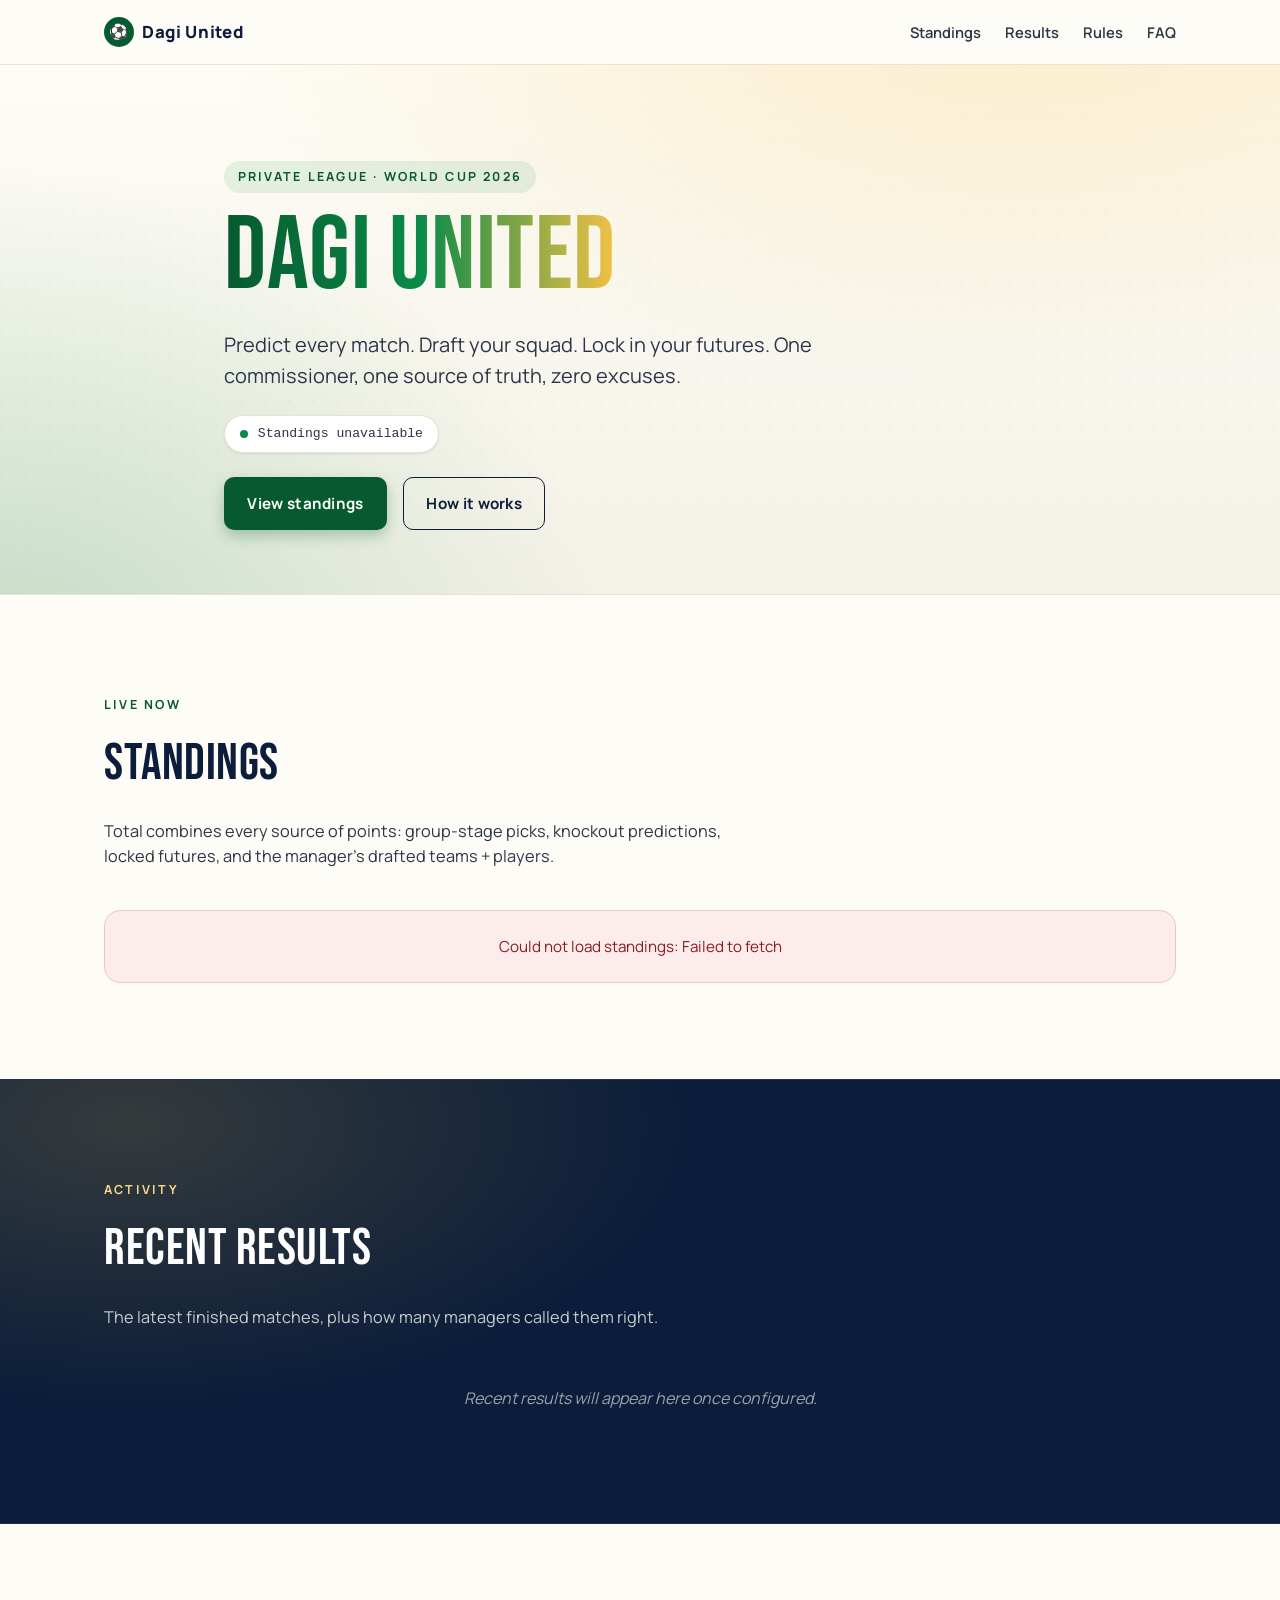
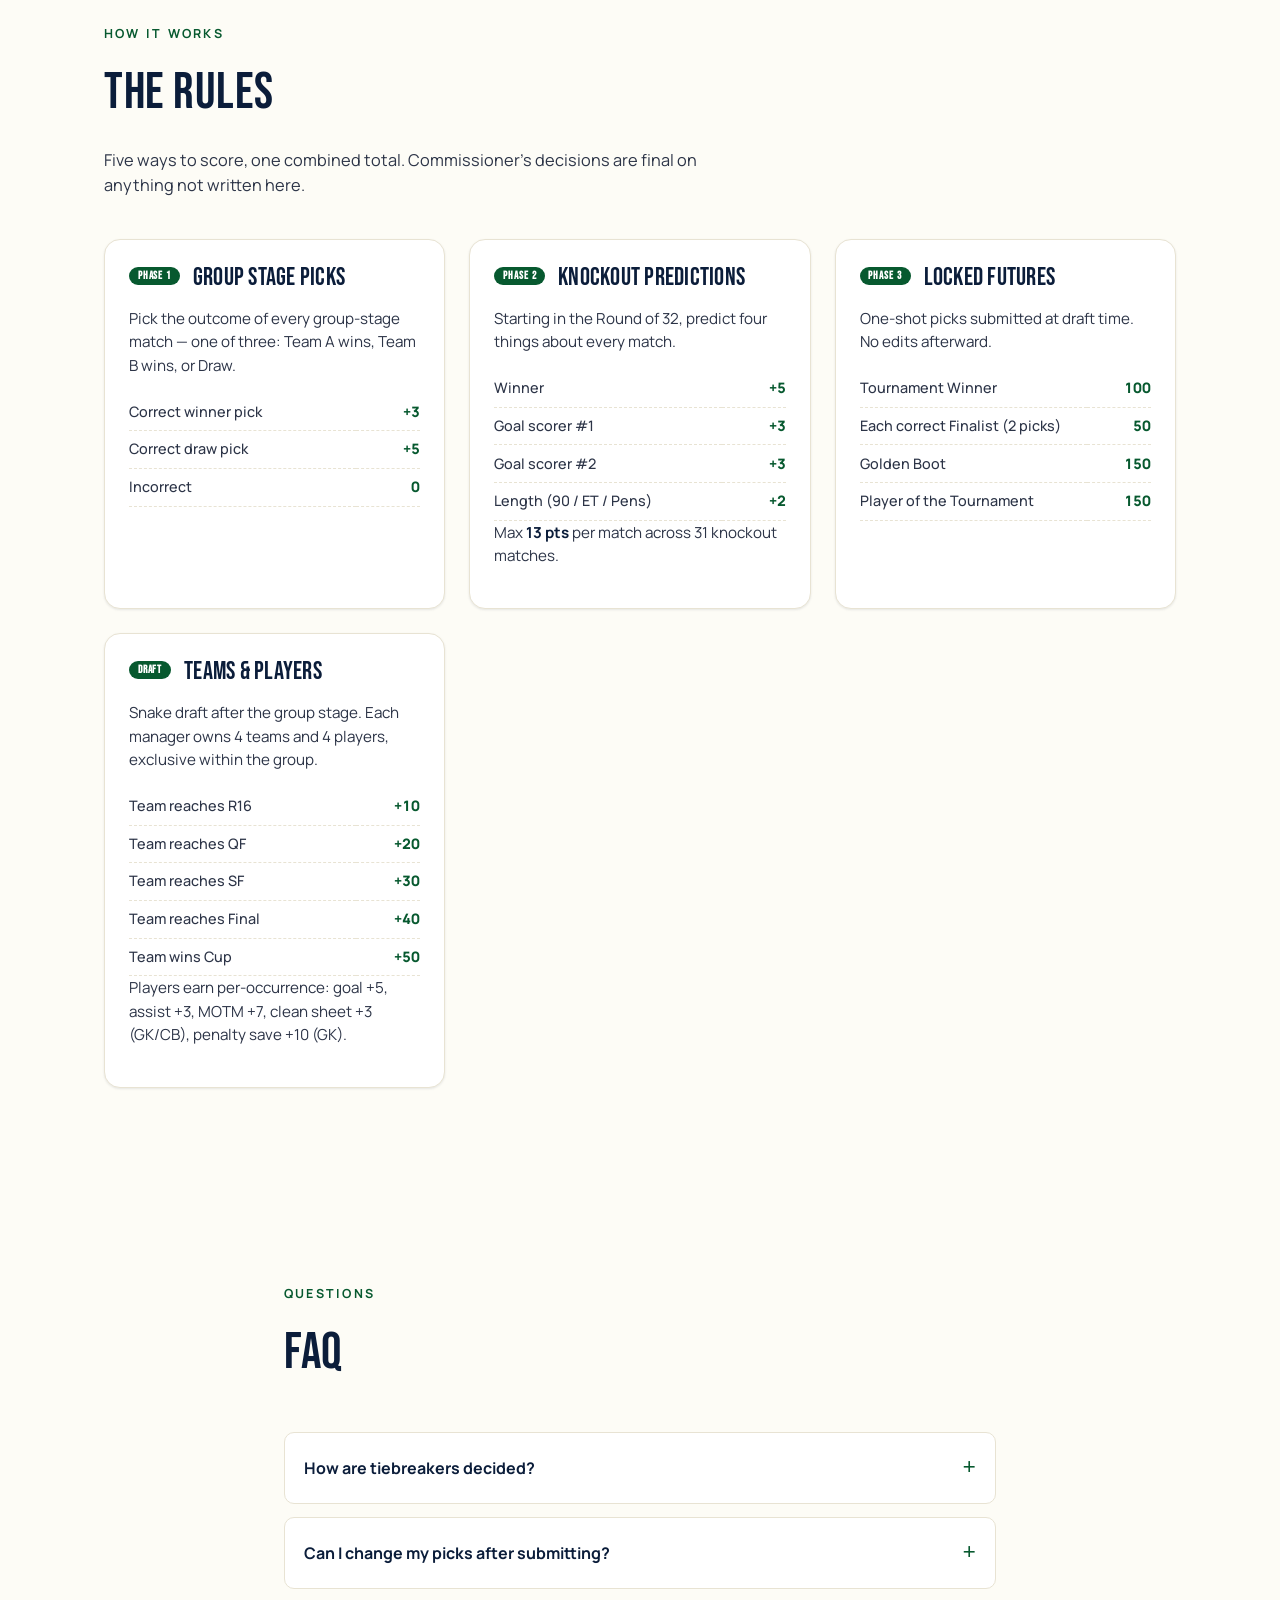
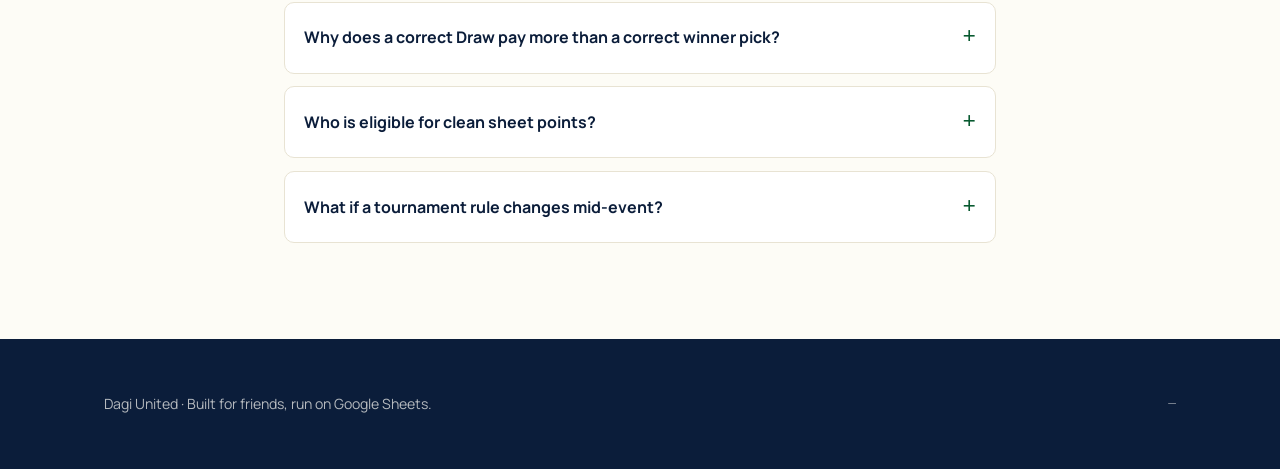
==== dagi-united/index.html @ 74f4c326 "Multi-group restructure: per-group folders, theming, configs - Split the single landing page into th" ====
<!doctype html>
<html lang="en">
<head>
  <meta charset="utf-8" />
  <meta name="viewport" content="width=device-width, initial-scale=1" />
  <meta name="robots" content="noindex, nofollow" />
  <meta name="description" content="Dagi United — World Cup 2026 prediction league." />
  <title>Dagi United · World Cup 2026 Prediction League</title>

  <link rel="preconnect" href="https://fonts.googleapis.com" />
  <link rel="preconnect" href="https://fonts.gstatic.com" crossorigin />
  <link rel="stylesheet"
        href="https://fonts.googleapis.com/css2?family=Manrope:wght@400;600;700;800&family=Bebas+Neue&display=swap" />
  <link rel="stylesheet" href="../style.css" />
</head>
<body class="theme-dagi-united">

  <nav class="nav" aria-label="Primary">
    <div class="container nav-inner">
      <a href="#top" class="nav-brand">
        <span class="brand-mark" aria-hidden="true">⚽</span>
        <span class="brand-word">Dagi United</span>
      </a>
      <ul class="nav-links">
        <li><a href="#leaderboard">Standings</a></li>
        <li><a href="#results">Results</a></li>
        <li><a href="#rules">Rules</a></li>
        <li><a href="#faq">FAQ</a></li>
      </ul>
    </div>
  </nav>

  <header class="hero" id="top">
    <div class="hero-pattern" aria-hidden="true"></div>
    <div class="container hero-inner">
      <p class="hero-eyebrow">Private league · World Cup 2026</p>
      <h1 class="hero-title">
        <span class="accent">Dagi United</span>
      </h1>
      <p class="hero-tagline">
        Predict every match. Draft your squad. Lock in your futures.
        One commissioner, one source of truth, zero excuses.
      </p>
      <div class="hero-meta">
        <span class="status-dot" aria-hidden="true"></span>
        <span id="hero-status">Loading leaderboard…</span>
      </div>
      <div class="hero-cta">
        <a href="#leaderboard" class="btn btn-primary">View standings</a>
        <a href="#rules" class="btn btn-ghost">How it works</a>
      </div>
    </div>
  </header>

  <section class="section section-light" id="leaderboard">
    <div class="container">
      <div class="section-head">
        <p class="eyebrow">Live now</p>
        <h2 class="section-title">Standings</h2>
        <p class="section-sub">
          Total combines every source of points: group-stage picks, knockout
          predictions, locked futures, and the manager's drafted teams + players.
        </p>
      </div>

      <div class="board-status" id="board-status" role="status">Loading standings…</div>

      <div class="table-wrap" id="table-wrap" hidden>
        <table class="board-table">
          <thead>
            <tr>
              <th scope="col" class="col-rank">#</th>
              <th scope="col" class="col-name">Manager</th>
              <th scope="col" class="col-total">Total</th>
              <th scope="col" class="col-sub">Group</th>
              <th scope="col" class="col-sub">Knockout</th>
              <th scope="col" class="col-sub">Futures</th>
              <th scope="col" class="col-sub">Teams</th>
              <th scope="col" class="col-sub">Players</th>
            </tr>
          </thead>
          <tbody id="board-body"></tbody>
        </table>
      </div>
    </div>
  </section>

  <section class="section section-dark" id="results">
    <div class="container">
      <div class="section-head">
        <p class="eyebrow eyebrow-light">Activity</p>
        <h2 class="section-title section-title-light">Recent Results</h2>
        <p class="section-sub section-sub-light">
          The latest finished matches, plus how many managers called them right.
        </p>
      </div>

      <div class="results-status" id="results-status" role="status">Loading recent results…</div>
      <div class="results-grid" id="results-grid" hidden></div>
      <p class="results-empty" id="results-empty" hidden>
        No matches finished yet. Check back after the first kickoff.
      </p>
    </div>
  </section>

  <section class="section section-light" id="rules">
    <div class="container">
      <div class="section-head">
        <p class="eyebrow">How it works</p>
        <h2 class="section-title">The rules</h2>
        <p class="section-sub">
          Five ways to score, one combined total. Commissioner's decisions are
          final on anything not written here.
        </p>
      </div>

      <div class="rules-grid">
        <article class="rule-card">
          <h3 class="rule-title"><span class="rule-tag">Phase 1</span> Group stage picks</h3>
          <p>Pick the outcome of every group-stage match — one of three: Team A wins, Team B wins, or Draw.</p>
          <table class="rule-table">
            <tr><th>Correct winner pick</th><td>+3</td></tr>
            <tr><th>Correct draw pick</th><td>+5</td></tr>
            <tr><th>Incorrect</th><td>0</td></tr>
          </table>
        </article>

        <article class="rule-card">
          <h3 class="rule-title"><span class="rule-tag">Phase 2</span> Knockout predictions</h3>
          <p>Starting in the Round of 32, predict four things about every match.</p>
          <table class="rule-table">
            <tr><th>Winner</th><td>+5</td></tr>
            <tr><th>Goal scorer #1</th><td>+3</td></tr>
            <tr><th>Goal scorer #2</th><td>+3</td></tr>
            <tr><th>Length (90 / ET / Pens)</th><td>+2</td></tr>
          </table>
          <p class="rule-foot">Max <strong>13 pts</strong> per match across 31 knockout matches.</p>
        </article>

        <article class="rule-card">
          <h3 class="rule-title"><span class="rule-tag">Phase 3</span> Locked futures</h3>
          <p>One-shot picks submitted at draft time. No edits afterward.</p>
          <table class="rule-table">
            <tr><th>Tournament Winner</th><td>100</td></tr>
            <tr><th>Each correct Finalist (2 picks)</th><td>50</td></tr>
            <tr><th>Golden Boot</th><td>150</td></tr>
            <tr><th>Player of the Tournament</th><td>150</td></tr>
          </table>
        </article>

        <article class="rule-card">
          <h3 class="rule-title"><span class="rule-tag">Draft</span> Teams &amp; players</h3>
          <p>Snake draft after the group stage. Each manager owns 4 teams and 4 players, exclusive within the group.</p>
          <table class="rule-table">
            <tr><th>Team reaches R16</th><td>+10</td></tr>
            <tr><th>Team reaches QF</th><td>+20</td></tr>
            <tr><th>Team reaches SF</th><td>+30</td></tr>
            <tr><th>Team reaches Final</th><td>+40</td></tr>
            <tr><th>Team wins Cup</th><td>+50</td></tr>
          </table>
          <p class="rule-foot">Players earn per-occurrence: goal +5, assist +3, MOTM +7, clean sheet +3 (GK/CB), penalty save +10 (GK).</p>
        </article>
      </div>
    </div>
  </section>

  <section class="section section-light section-narrow" id="faq">
    <div class="container">
      <div class="section-head">
        <p class="eyebrow">Questions</p>
        <h2 class="section-title">FAQ</h2>
      </div>

      <div class="faq">
        <details class="faq-item">
          <summary>How are tiebreakers decided?</summary>
          <p>Commissioner's discretion, documented at the start of the tournament. Group-stage and final standings, draft order — all tiebreakers go through the commish.</p>
        </details>
        <details class="faq-item">
          <summary>Can I change my picks after submitting?</summary>
          <p>Group-stage picks: allowed until kickoff. Futures: locked at draft, no edits. Knockout predictions: allowed until the match starts.</p>
        </details>
        <details class="faq-item">
          <summary>Why does a correct Draw pay more than a correct winner pick?</summary>
          <p>Draws are statistically harder to call. Rewarding them keeps the bold picks worth taking instead of everyone just picking the favorite.</p>
        </details>
        <details class="faq-item">
          <summary>Who is eligible for clean sheet points?</summary>
          <p>Goalkeepers and center-backs only. Penalty saves are goalkeeper-only.</p>
        </details>
        <details class="faq-item">
          <summary>What if a tournament rule changes mid-event?</summary>
          <p>Scoring locks at kickoff. Mid-tournament changes only happen if FIFA changes a fixture (e.g., abandonment or replay), and the commissioner adjudicates.</p>
        </details>
      </div>
    </div>
  </section>

  <footer class="footer">
    <div class="container footer-inner">
      <p>Dagi United · Built for friends, run on Google Sheets.</p>
      <p class="footer-updated" id="footer-updated">—</p>
    </div>
  </footer>

  <script src="./config.js"></script>
  <script src="../app.js"></script>
</body>
</html>
---- style.css ----
/* ============================================================
   WC ANG — World Cup 2026 Prediction League
   Restyle freely. Tokens at the top, components below.
   ============================================================ */

:root {
  /* Default accent palette — overridden per group via body.theme-* below. */
  --accent-900: #053b1f;
  --accent-700: #07592f;
  --accent-500: #0a8a47;

  /* Derived accent tokens — computed from the active --accent-* values. */
  --accent-soft:        color-mix(in srgb, var(--accent-500) 10%, transparent);
  --accent-soft-strong: color-mix(in srgb, var(--accent-500) 20%, transparent);
  --accent-shadow:      color-mix(in srgb, var(--accent-700) 28%, transparent);
  --accent-ring:        color-mix(in srgb, var(--accent-500) 50%, transparent);

  --gold-500: #f4c145;
  --gold-300: #f8d989;
  --navy-900: #0b1d3a;
  --navy-700: #15315c;
  --navy-500: #2a4a82;
  --paper: #fdfcf6;
  --paper-soft: #f4f1e7;
  --white: #ffffff;
  --ink: #0e1525;
  --ink-soft: #2c3447;
  --ink-mute: #6b7280;
  --line: #e8e3d3;
  --line-dark: #1b3252;

  /* Surfaces */
  --bg: var(--paper);
  --fg: var(--ink);

  /* Type */
  --font-display: "Bebas Neue", "Manrope", system-ui, sans-serif;
  --font-sans: "Manrope", system-ui, -apple-system, "Segoe UI", Roboto, "Helvetica Neue", Arial, sans-serif;
  --font-mono: ui-monospace, SFMono-Regular, "SF Mono", Menlo, Consolas, monospace;

  /* Scale */
  --r-sm: 6px;
  --r-md: 10px;
  --r-lg: 16px;
  --r-xl: 24px;
  --shadow-sm: 0 1px 3px rgba(11, 29, 58, 0.06), 0 1px 2px rgba(11, 29, 58, 0.04);
  --shadow-md: 0 8px 24px rgba(11, 29, 58, 0.08), 0 2px 4px rgba(11, 29, 58, 0.04);
  --shadow-lg: 0 24px 48px rgba(11, 29, 58, 0.14);

  --s-1: 0.5rem;
  --s-2: 1rem;
  --s-3: 1.5rem;
  --s-4: 2.5rem;
  --s-5: 4rem;
  --s-6: 6rem;
}

/* ============ PER-GROUP THEMES ============
   Each group page sets one of these classes on <body>.
   Only the three --accent-* tokens change; the derived tokens recompute. */

body.theme-dagi-united {
  --accent-900: #053b1f;
  --accent-700: #07592f;
  --accent-500: #0a8a47;
}

body.theme-tikur-abay {
  --accent-900: #0b2e5e;
  --accent-700: #144788;
  --accent-500: #1e5fb8;
}

body.theme-squad {
  --accent-900: #5a0b10;
  --accent-700: #8a1b21;
  --accent-500: #c1272d;
}

* { box-sizing: border-box; }

html { scroll-behavior: smooth; }
html, body {
  margin: 0;
  padding: 0;
  background: var(--bg);
  color: var(--fg);
  font-family: var(--font-sans);
  font-size: 16px;
  line-height: 1.55;
  -webkit-font-smoothing: antialiased;
  text-rendering: optimizeLegibility;
}

a { color: inherit; text-decoration: none; }

.container {
  max-width: 1120px;
  margin: 0 auto;
  padding: 0 var(--s-3);
}

/* ============ NAV ============ */
.nav {
  position: sticky;
  top: 0;
  z-index: 50;
  background: rgba(253, 252, 246, 0.85);
  backdrop-filter: saturate(160%) blur(12px);
  -webkit-backdrop-filter: saturate(160%) blur(12px);
  border-bottom: 1px solid var(--line);
}
.nav-inner {
  display: flex;
  align-items: center;
  justify-content: space-between;
  height: 64px;
}
.nav-brand {
  display: flex;
  align-items: center;
  gap: 0.5rem;
  font-weight: 800;
  font-size: 1.05rem;
  letter-spacing: 0.04em;
}
.brand-mark {
  display: inline-grid;
  place-items: center;
  width: 30px;
  height: 30px;
  border-radius: 50%;
  background: var(--accent-700);
  color: var(--white);
  font-size: 0.95rem;
}
.brand-word { color: var(--navy-900); }
.nav-links {
  display: flex;
  gap: var(--s-3);
  list-style: none;
  margin: 0;
  padding: 0;
  font-weight: 600;
  font-size: 0.92rem;
}
.nav-links a {
  color: var(--ink-soft);
  padding: 0.35rem 0;
  border-bottom: 2px solid transparent;
  transition: color .15s, border-color .15s;
}
.nav-links a:hover {
  color: var(--accent-700);
  border-bottom-color: var(--gold-500);
}

@media (max-width: 640px) {
  .nav-links { display: none; }
}

/* ============ HERO ============ */
.hero {
  position: relative;
  overflow: hidden;
  padding: var(--s-6) 0 var(--s-5);
  background:
    radial-gradient(1200px 600px at 80% -20%, rgba(244, 193, 69, 0.28), transparent 70%),
    radial-gradient(1000px 800px at 0% 110%, var(--accent-soft-strong), transparent 60%),
    linear-gradient(180deg, var(--paper) 0%, var(--paper-soft) 100%);
  border-bottom: 1px solid var(--line);
}
.hero-pattern {
  position: absolute;
  inset: 0;
  pointer-events: none;
  background-image:
    radial-gradient(circle at 1px 1px, rgba(11, 29, 58, 0.05) 1px, transparent 0);
  background-size: 24px 24px;
  mask-image: linear-gradient(180deg, transparent 0%, rgba(0,0,0,0.5) 30%, rgba(0,0,0,0.6) 70%, transparent 100%);
  -webkit-mask-image: linear-gradient(180deg, transparent 0%, rgba(0,0,0,0.5) 30%, rgba(0,0,0,0.6) 70%, transparent 100%);
}
.hero-inner {
  position: relative;
  text-align: left;
  max-width: 880px;
}
.hero-eyebrow {
  display: inline-block;
  font-weight: 700;
  font-size: 0.78rem;
  letter-spacing: 0.18em;
  text-transform: uppercase;
  color: var(--accent-700);
  background: var(--accent-soft);
  padding: 0.4rem 0.85rem;
  border-radius: 999px;
  margin: 0 0 var(--s-2);
}
.hero-title {
  font-family: var(--font-display);
  font-weight: 400;
  font-size: clamp(3.2rem, 9vw, 6.5rem);
  line-height: 0.92;
  letter-spacing: 0.005em;
  margin: 0 0 var(--s-3);
  color: var(--navy-900);
}
.hero-title .accent {
  background: linear-gradient(90deg, var(--accent-700), var(--accent-500) 50%, var(--gold-500));
  -webkit-background-clip: text;
  background-clip: text;
  color: transparent;
}
.hero-tagline {
  font-size: clamp(1.05rem, 1.6vw, 1.25rem);
  color: var(--ink-soft);
  max-width: 640px;
  margin: 0 0 var(--s-3);
}
.hero-meta {
  display: inline-flex;
  align-items: center;
  gap: 0.6rem;
  padding: 0.5rem 0.95rem;
  border-radius: 999px;
  background: var(--white);
  border: 1px solid var(--line);
  box-shadow: var(--shadow-sm);
  font-family: var(--font-mono);
  font-size: 0.82rem;
  color: var(--ink-soft);
  margin-bottom: var(--s-3);
}
.status-dot {
  width: 8px;
  height: 8px;
  border-radius: 50%;
  background: var(--accent-500);
  box-shadow: 0 0 0 0 var(--accent-ring);
  animation: pulse 2.2s infinite;
}
@keyframes pulse {
  0%   { box-shadow: 0 0 0 0 var(--accent-ring); }
  70%  { box-shadow: 0 0 0 10px transparent; }
  100% { box-shadow: 0 0 0 0 transparent; }
}
.hero-cta {
  display: flex;
  gap: var(--s-2);
  flex-wrap: wrap;
}
.btn {
  display: inline-flex;
  align-items: center;
  gap: 0.5rem;
  padding: 0.85rem 1.4rem;
  border-radius: var(--r-md);
  font-weight: 700;
  font-size: 0.95rem;
  letter-spacing: 0.02em;
  border: 1.5px solid transparent;
  transition: transform .12s ease, box-shadow .15s ease, background .15s ease;
  cursor: pointer;
}
.btn-primary {
  background: var(--accent-700);
  color: var(--white);
  box-shadow: 0 6px 14px var(--accent-shadow);
}
.btn-primary:hover { transform: translateY(-1px); background: var(--accent-900); }
.btn-ghost {
  background: transparent;
  color: var(--navy-900);
  border-color: var(--navy-900);
}
.btn-ghost:hover { background: var(--navy-900); color: var(--white); }

/* ============ SECTION FRAMING ============ */
.section { padding: var(--s-6) 0; }
.section-narrow .container { max-width: 760px; }
.section-light { background: var(--bg); }
.section-dark {
  background:
    radial-gradient(800px 400px at 10% 10%, rgba(244, 193, 69, 0.18), transparent 70%),
    var(--navy-900);
  color: var(--paper);
  border-top: 1px solid var(--line-dark);
  border-bottom: 1px solid var(--line-dark);
}

.section-head { margin-bottom: var(--s-4); max-width: 720px; }
.eyebrow {
  display: inline-block;
  font-weight: 700;
  font-size: 0.78rem;
  letter-spacing: 0.18em;
  text-transform: uppercase;
  color: var(--accent-700);
  margin: 0 0 0.6rem;
}
.eyebrow-light { color: var(--gold-300); }
.section-title {
  font-family: var(--font-display);
  font-weight: 400;
  font-size: clamp(2.2rem, 5vw, 3.2rem);
  letter-spacing: 0.01em;
  margin: 0 0 var(--s-2);
  color: var(--navy-900);
}
.section-title-light { color: var(--white); }
.section-sub {
  font-size: 1.02rem;
  color: var(--ink-soft);
  margin: 0;
  max-width: 640px;
}
.section-sub-light { color: rgba(253, 252, 246, 0.78); }

/* ============ LEADERBOARD ============ */
.board-status,
.results-status {
  padding: var(--s-3);
  text-align: center;
  color: var(--ink-mute);
  background: var(--paper-soft);
  border-radius: var(--r-lg);
  font-size: 0.95rem;
}
.section-dark .results-status {
  background: rgba(255, 255, 255, 0.06);
  color: rgba(253, 252, 246, 0.78);
}
.board-status.error,
.results-status.error {
  background: #fdecec;
  color: #8b1c1c;
  border: 1px solid #f2c5c5;
}

.table-wrap {
  overflow-x: auto;
  background: var(--white);
  border: 1px solid var(--line);
  border-radius: var(--r-xl);
  box-shadow: var(--shadow-md);
}

.board-table {
  width: 100%;
  border-collapse: collapse;
  font-size: 0.97rem;
}
.board-table th,
.board-table td {
  padding: 0.95rem 1.1rem;
  text-align: left;
  border-bottom: 1px solid var(--line);
}
.board-table thead th {
  background: var(--paper-soft);
  color: var(--navy-700);
  font-weight: 700;
  font-size: 0.74rem;
  text-transform: uppercase;
  letter-spacing: 0.12em;
  border-bottom: 2px solid var(--accent-700);
}
.board-table tbody tr {
  transition: background .12s;
}
.board-table tbody tr:hover { background: var(--paper-soft); }
.board-table tbody tr:last-child td { border-bottom: 0; }

.col-rank {
  width: 4rem;
  text-align: center;
  font-variant-numeric: tabular-nums;
  font-weight: 700;
  color: var(--ink-mute);
}
.col-name { font-weight: 600; color: var(--ink); }
.col-total {
  font-weight: 800;
  font-variant-numeric: tabular-nums;
  color: var(--navy-900);
}
.col-sub {
  font-variant-numeric: tabular-nums;
  color: var(--ink-mute);
  font-weight: 500;
}
.board-table td.col-rank { text-align: center; }
.board-table td.col-total,
.board-table td.col-sub { text-align: right; }
.board-table th.col-total,
.board-table th.col-sub { text-align: right; }

.rank-medal {
  display: inline-grid;
  place-items: center;
  width: 30px;
  height: 30px;
  border-radius: 50%;
  font-weight: 800;
  font-size: 0.85rem;
  color: var(--navy-900);
}
.rank-1 .rank-medal { background: var(--gold-500); color: var(--navy-900); box-shadow: 0 0 0 3px rgba(244, 193, 69, 0.25); }
.rank-2 .rank-medal { background: #d6d6d6; }
.rank-3 .rank-medal { background: #d99d6a; color: var(--white); }

/* ============ RESULTS GRID ============ */
.results-grid {
  display: grid;
  grid-template-columns: repeat(auto-fill, minmax(280px, 1fr));
  gap: var(--s-3);
}
.results-empty {
  text-align: center;
  color: rgba(253, 252, 246, 0.6);
  font-style: italic;
}

.match-card {
  background: rgba(255, 255, 255, 0.04);
  border: 1px solid rgba(255, 255, 255, 0.10);
  border-radius: var(--r-lg);
  padding: var(--s-3);
  transition: transform .15s ease, background .15s ease, border-color .15s ease;
}
.match-card:hover {
  transform: translateY(-2px);
  background: rgba(255, 255, 255, 0.06);
  border-color: rgba(244, 193, 69, 0.40);
}
.match-head {
  display: flex;
  justify-content: space-between;
  align-items: center;
  margin-bottom: var(--s-2);
  font-size: 0.78rem;
  color: rgba(253, 252, 246, 0.62);
}
.match-stage {
  display: inline-block;
  background: rgba(244, 193, 69, 0.18);
  color: var(--gold-300);
  border-radius: 999px;
  padding: 0.2rem 0.7rem;
  font-weight: 700;
  letter-spacing: 0.05em;
  text-transform: uppercase;
  font-size: 0.7rem;
}
.match-date { font-family: var(--font-mono); }

.match-teams {
  display: grid;
  grid-template-columns: 1fr auto 1fr;
  align-items: center;
  gap: 0.6rem;
  margin: var(--s-2) 0;
}
.match-team {
  font-weight: 700;
  font-size: 1.02rem;
  color: rgba(253, 252, 246, 0.9);
  text-align: center;
  padding: 0.4rem;
  border-radius: var(--r-sm);
}
.match-team.is-winner {
  background: var(--accent-soft-strong);
  color: var(--white);
  box-shadow: inset 0 0 0 1px var(--accent-ring);
}
.match-team.is-draw {
  background: rgba(244, 193, 69, 0.15);
  color: var(--gold-300);
}
.match-vs {
  font-family: var(--font-mono);
  font-size: 0.75rem;
  color: rgba(253, 252, 246, 0.5);
  letter-spacing: 0.1em;
}
.match-foot {
  display: flex;
  justify-content: space-between;
  align-items: center;
  border-top: 1px solid rgba(255, 255, 255, 0.08);
  padding-top: var(--s-2);
  margin-top: var(--s-2);
  font-size: 0.82rem;
  color: rgba(253, 252, 246, 0.7);
}
.match-stat strong {
  color: var(--gold-300);
  font-variant-numeric: tabular-nums;
  font-weight: 700;
}
.match-length {
  display: inline-block;
  padding: 0.15rem 0.55rem;
  border-radius: 999px;
  background: rgba(253, 252, 246, 0.08);
  font-family: var(--font-mono);
  font-size: 0.74rem;
  color: var(--gold-300);
}

/* ============ RULES ============ */
.rules-grid {
  display: grid;
  grid-template-columns: repeat(auto-fit, minmax(280px, 1fr));
  gap: var(--s-3);
}
.rule-card {
  background: var(--white);
  border: 1px solid var(--line);
  border-radius: var(--r-lg);
  padding: var(--s-3);
  box-shadow: var(--shadow-sm);
  transition: transform .15s, box-shadow .15s;
}
.rule-card:hover {
  transform: translateY(-2px);
  box-shadow: var(--shadow-md);
}
.rule-tag {
  display: inline-block;
  background: var(--accent-700);
  color: var(--white);
  padding: 0.18rem 0.55rem;
  border-radius: 999px;
  font-size: 0.7rem;
  font-weight: 700;
  letter-spacing: 0.08em;
  text-transform: uppercase;
  margin-right: 0.55rem;
  vertical-align: middle;
}
.rule-title {
  font-family: var(--font-display);
  font-weight: 400;
  font-size: 1.55rem;
  color: var(--navy-900);
  margin: 0 0 var(--s-2);
  letter-spacing: 0.01em;
  line-height: 1.1;
}
.rule-card p {
  color: var(--ink-soft);
  margin: 0 0 var(--s-2);
  font-size: 0.95rem;
}
.rule-table {
  width: 100%;
  border-collapse: collapse;
  font-size: 0.9rem;
  margin-top: var(--s-2);
}
.rule-table th,
.rule-table td {
  text-align: left;
  padding: 0.45rem 0;
  border-bottom: 1px dashed var(--line);
}
.rule-table th {
  font-weight: 500;
  color: var(--ink-soft);
}
.rule-table td {
  text-align: right;
  font-weight: 800;
  font-variant-numeric: tabular-nums;
  color: var(--accent-700);
  width: 4rem;
}
.rule-foot {
  margin: var(--s-2) 0 0;
  color: var(--ink-mute);
  font-size: 0.85rem;
}
.rule-foot strong { color: var(--navy-900); }

/* ============ FAQ ============ */
.faq {
  display: flex;
  flex-direction: column;
  gap: 0.8rem;
}
.faq-item {
  background: var(--white);
  border: 1px solid var(--line);
  border-radius: var(--r-md);
  padding: 0;
  transition: border-color .15s;
}
.faq-item[open] {
  border-color: var(--accent-500);
  box-shadow: var(--shadow-sm);
}
.faq-item summary {
  list-style: none;
  cursor: pointer;
  padding: 1.1rem 1.2rem;
  font-weight: 700;
  color: var(--navy-900);
  display: flex;
  align-items: center;
  justify-content: space-between;
  gap: var(--s-2);
}
.faq-item summary::-webkit-details-marker { display: none; }
.faq-item summary::after {
  content: "+";
  font-family: var(--font-mono);
  font-size: 1.4rem;
  font-weight: 400;
  color: var(--accent-700);
  transition: transform .2s;
}
.faq-item[open] summary::after { content: "−"; transform: rotate(0deg); }
.faq-item p {
  padding: 0 1.2rem 1.2rem;
  margin: 0;
  color: var(--ink-soft);
  font-size: 0.96rem;
}

/* ============ FOOTER ============ */
.footer {
  background: var(--navy-900);
  color: rgba(253, 252, 246, 0.7);
  padding: var(--s-4) 0;
  font-size: 0.88rem;
}
.footer-inner {
  display: flex;
  justify-content: space-between;
  align-items: center;
  gap: var(--s-2);
  flex-wrap: wrap;
}
.footer-updated {
  font-family: var(--font-mono);
  font-size: 0.8rem;
  color: rgba(253, 252, 246, 0.5);
}

/* ============ MOBILE TWEAKS ============ */
@media (max-width: 720px) {
  .section { padding: var(--s-5) 0; }
  .hero { padding: var(--s-5) 0 var(--s-4); }
  .col-sub { display: none; }
  .board-table th,
  .board-table td { padding: 0.7rem 0.8rem; }
  .hero-title { letter-spacing: 0; }
  .footer-inner { flex-direction: column; align-items: flex-start; }
}
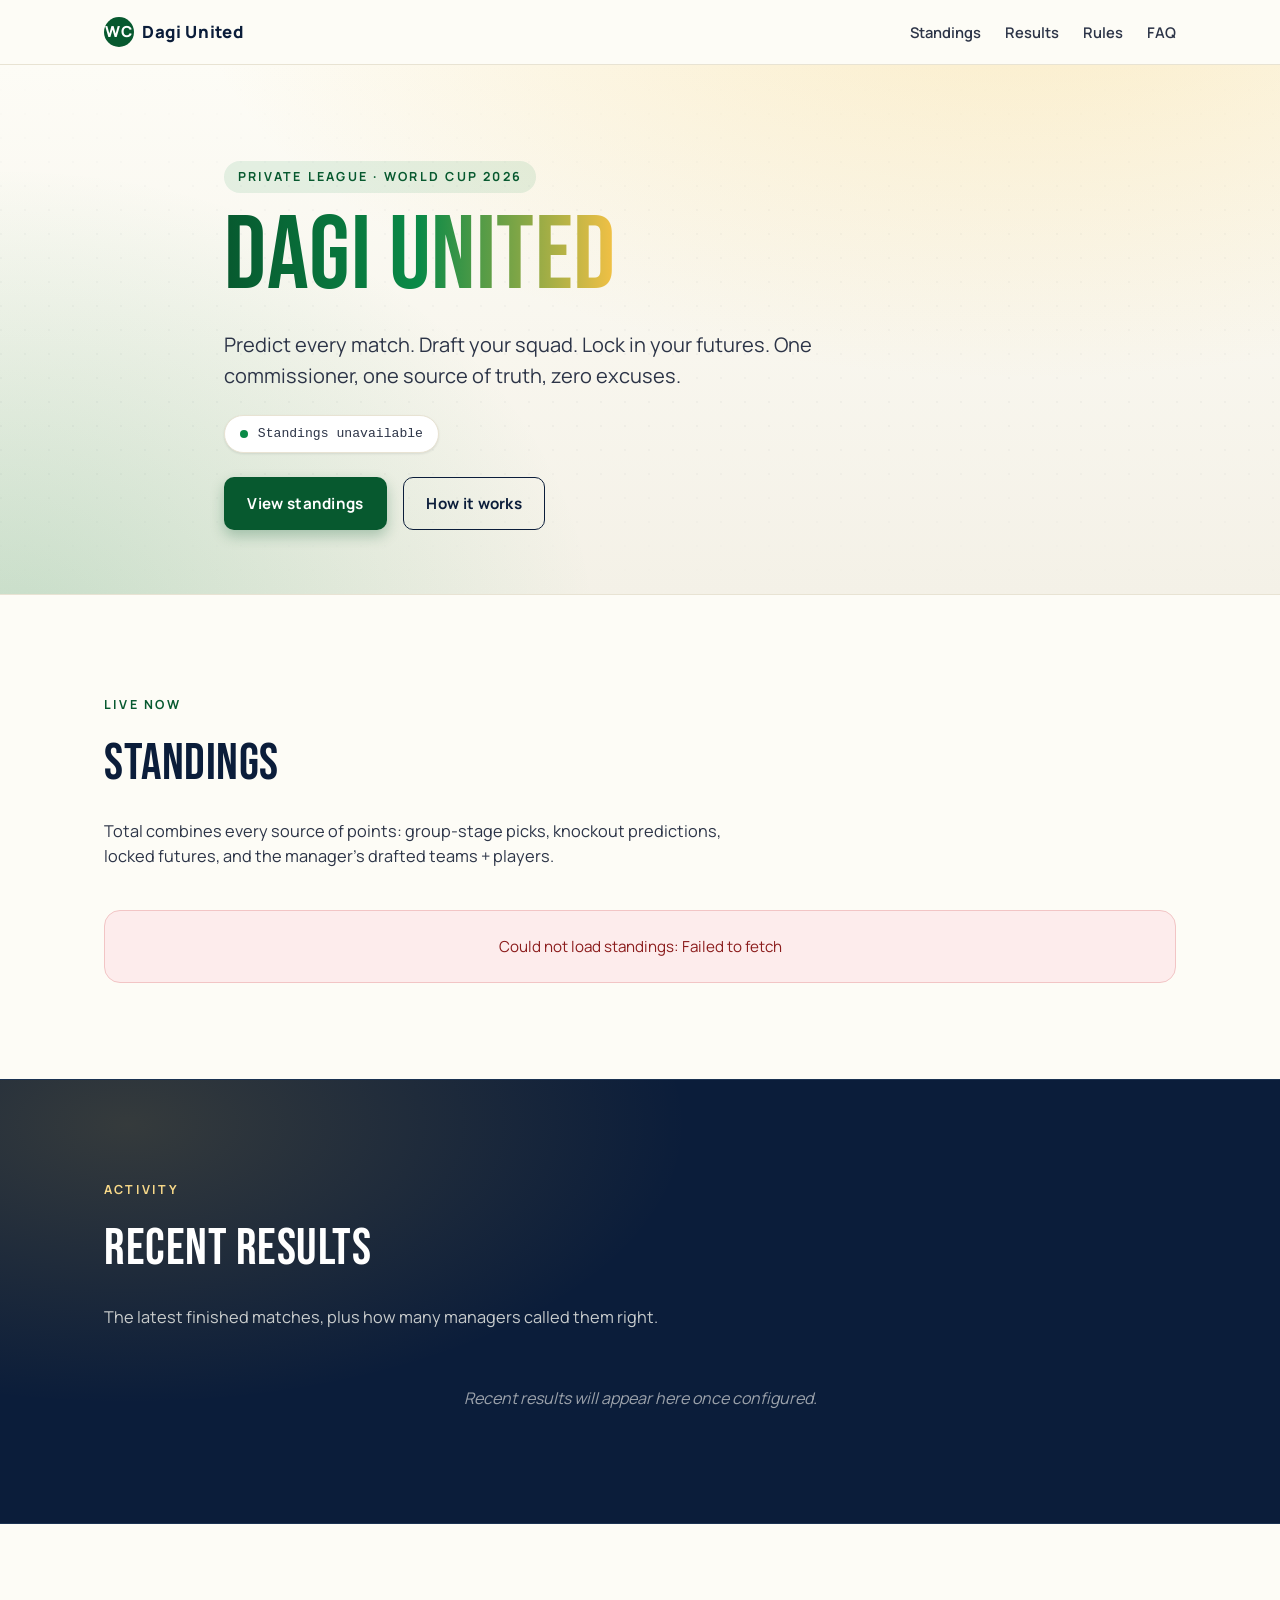
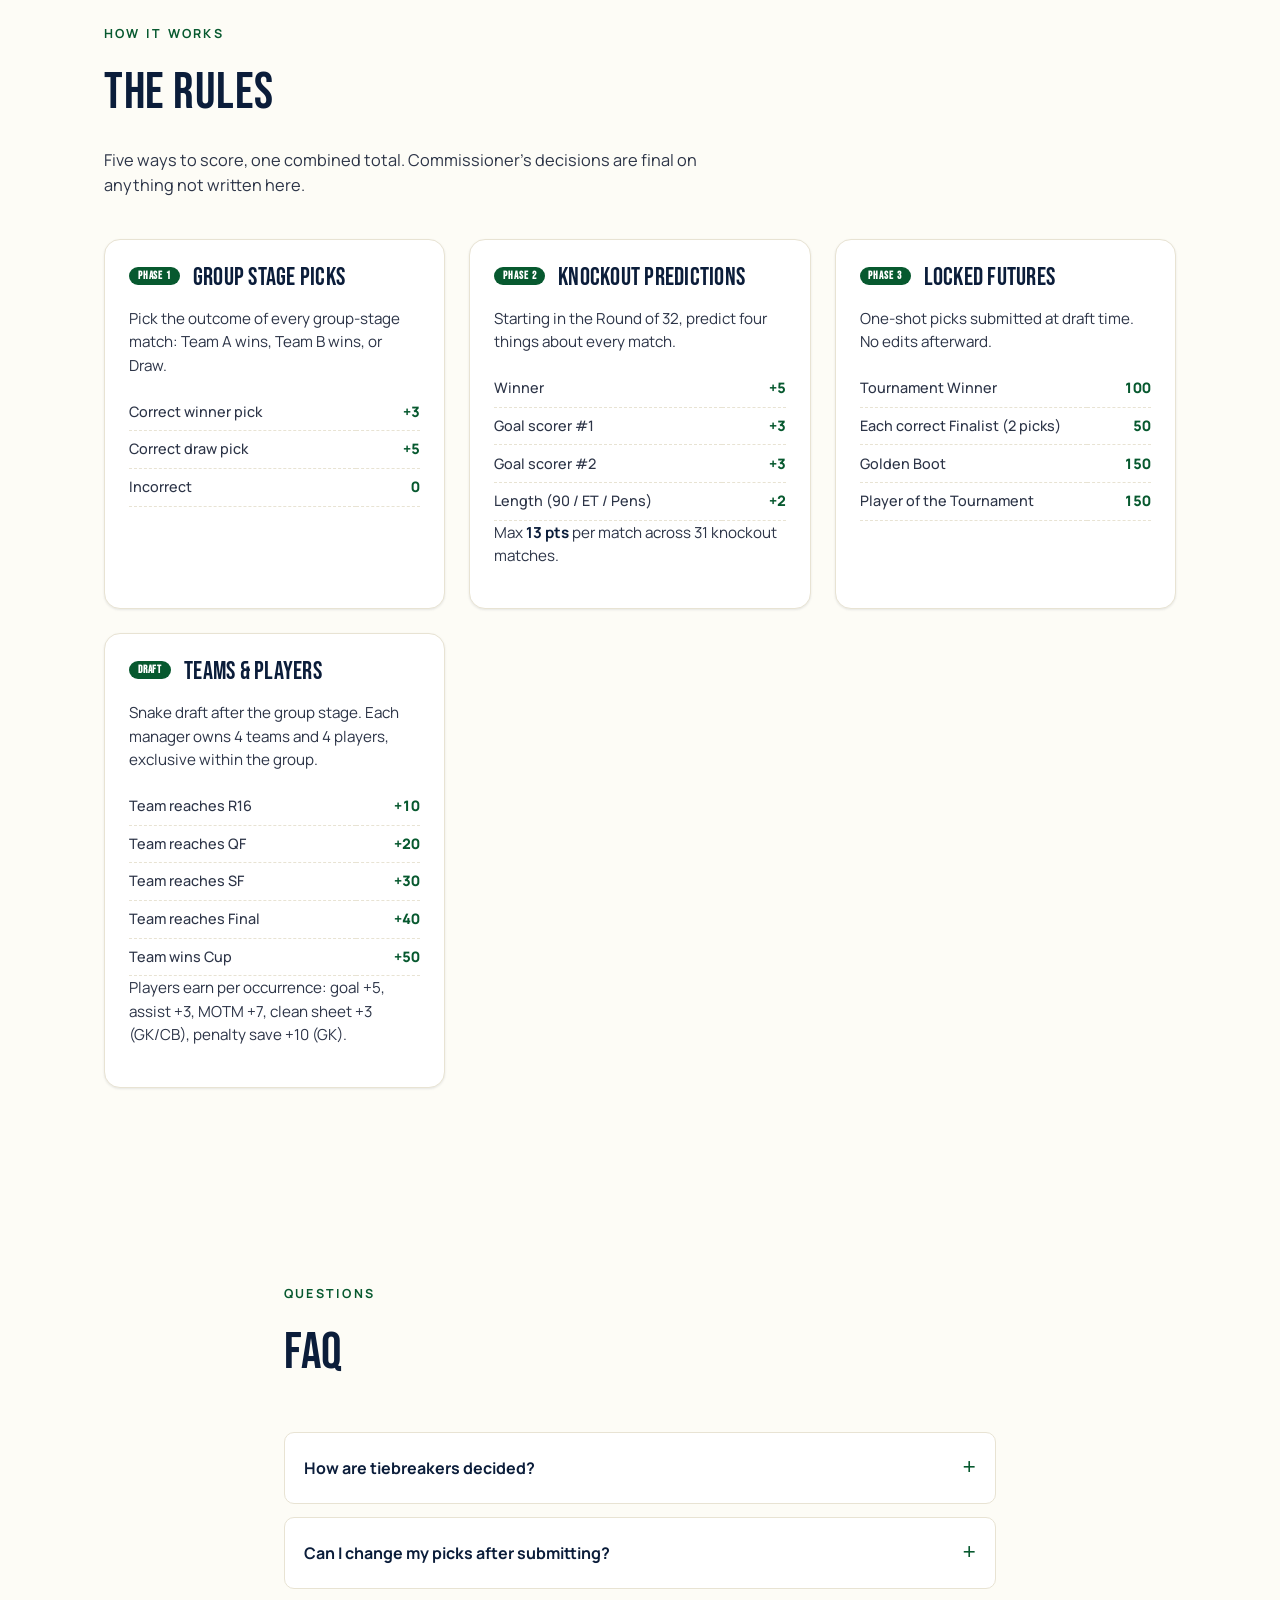
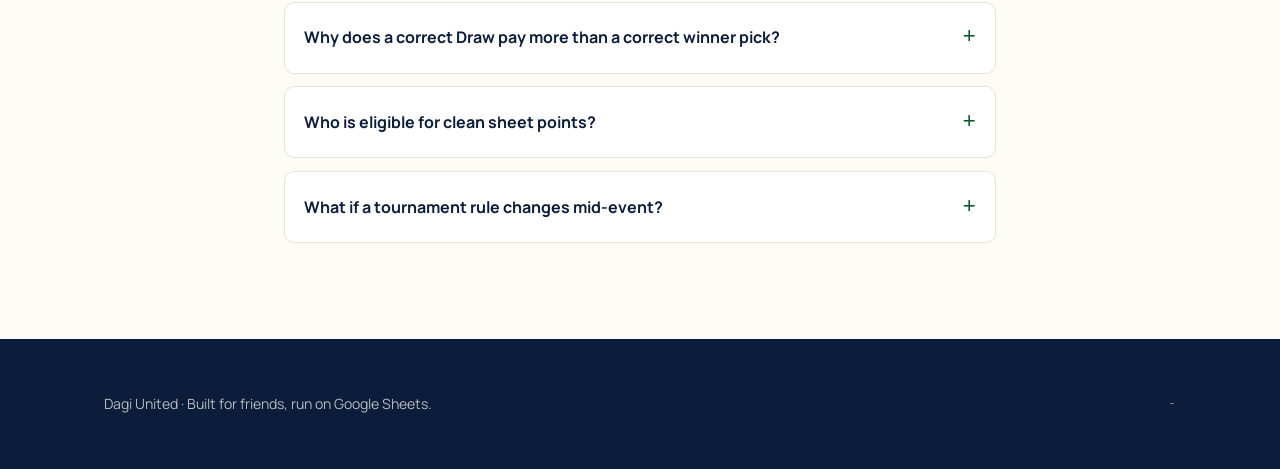
==== commit 089a8ce3: "Refactor static league pages" ====
--- a/dagi-united/index.html
+++ b/dagi-united/index.html
@@ -4,7 +4,7 @@
   <meta charset="utf-8" />
   <meta name="viewport" content="width=device-width, initial-scale=1" />
   <meta name="robots" content="noindex, nofollow" />
-  <meta name="description" content="Dagi United — World Cup 2026 prediction league." />
+  <meta name="description" content="Dagi United - World Cup 2026 prediction league." />
   <title>Dagi United · World Cup 2026 Prediction League</title>
 
   <link rel="preconnect" href="https://fonts.googleapis.com" />
@@ -13,197 +13,10 @@
         href="https://fonts.googleapis.com/css2?family=Manrope:wght@400;600;700;800&family=Bebas+Neue&display=swap" />
   <link rel="stylesheet" href="../style.css" />
 </head>
-<body class="theme-dagi-united">
-
-  <nav class="nav" aria-label="Primary">
-    <div class="container nav-inner">
-      <a href="#top" class="nav-brand">
-        <span class="brand-mark" aria-hidden="true">⚽</span>
-        <span class="brand-word">Dagi United</span>
-      </a>
-      <ul class="nav-links">
-        <li><a href="#leaderboard">Standings</a></li>
-        <li><a href="#results">Results</a></li>
-        <li><a href="#rules">Rules</a></li>
-        <li><a href="#faq">FAQ</a></li>
-      </ul>
-    </div>
-  </nav>
-
-  <header class="hero" id="top">
-    <div class="hero-pattern" aria-hidden="true"></div>
-    <div class="container hero-inner">
-      <p class="hero-eyebrow">Private league · World Cup 2026</p>
-      <h1 class="hero-title">
-        <span class="accent">Dagi United</span>
-      </h1>
-      <p class="hero-tagline">
-        Predict every match. Draft your squad. Lock in your futures.
-        One commissioner, one source of truth, zero excuses.
-      </p>
-      <div class="hero-meta">
-        <span class="status-dot" aria-hidden="true"></span>
-        <span id="hero-status">Loading leaderboard…</span>
-      </div>
-      <div class="hero-cta">
-        <a href="#leaderboard" class="btn btn-primary">View standings</a>
-        <a href="#rules" class="btn btn-ghost">How it works</a>
-      </div>
-    </div>
-  </header>
-
-  <section class="section section-light" id="leaderboard">
-    <div class="container">
-      <div class="section-head">
-        <p class="eyebrow">Live now</p>
-        <h2 class="section-title">Standings</h2>
-        <p class="section-sub">
-          Total combines every source of points: group-stage picks, knockout
-          predictions, locked futures, and the manager's drafted teams + players.
-        </p>
-      </div>
-
-      <div class="board-status" id="board-status" role="status">Loading standings…</div>
-
-      <div class="table-wrap" id="table-wrap" hidden>
-        <table class="board-table">
-          <thead>
-            <tr>
-              <th scope="col" class="col-rank">#</th>
-              <th scope="col" class="col-name">Manager</th>
-              <th scope="col" class="col-total">Total</th>
-              <th scope="col" class="col-sub">Group</th>
-              <th scope="col" class="col-sub">Knockout</th>
-              <th scope="col" class="col-sub">Futures</th>
-              <th scope="col" class="col-sub">Teams</th>
-              <th scope="col" class="col-sub">Players</th>
-            </tr>
-          </thead>
-          <tbody id="board-body"></tbody>
-        </table>
-      </div>
-    </div>
-  </section>
-
-  <section class="section section-dark" id="results">
-    <div class="container">
-      <div class="section-head">
-        <p class="eyebrow eyebrow-light">Activity</p>
-        <h2 class="section-title section-title-light">Recent Results</h2>
-        <p class="section-sub section-sub-light">
-          The latest finished matches, plus how many managers called them right.
-        </p>
-      </div>
-
-      <div class="results-status" id="results-status" role="status">Loading recent results…</div>
-      <div class="results-grid" id="results-grid" hidden></div>
-      <p class="results-empty" id="results-empty" hidden>
-        No matches finished yet. Check back after the first kickoff.
-      </p>
-    </div>
-  </section>
-
-  <section class="section section-light" id="rules">
-    <div class="container">
-      <div class="section-head">
-        <p class="eyebrow">How it works</p>
-        <h2 class="section-title">The rules</h2>
-        <p class="section-sub">
-          Five ways to score, one combined total. Commissioner's decisions are
-          final on anything not written here.
-        </p>
-      </div>
-
-      <div class="rules-grid">
-        <article class="rule-card">
-          <h3 class="rule-title"><span class="rule-tag">Phase 1</span> Group stage picks</h3>
-          <p>Pick the outcome of every group-stage match — one of three: Team A wins, Team B wins, or Draw.</p>
-          <table class="rule-table">
-            <tr><th>Correct winner pick</th><td>+3</td></tr>
-            <tr><th>Correct draw pick</th><td>+5</td></tr>
-            <tr><th>Incorrect</th><td>0</td></tr>
-          </table>
-        </article>
-
-        <article class="rule-card">
-          <h3 class="rule-title"><span class="rule-tag">Phase 2</span> Knockout predictions</h3>
-          <p>Starting in the Round of 32, predict four things about every match.</p>
-          <table class="rule-table">
-            <tr><th>Winner</th><td>+5</td></tr>
-            <tr><th>Goal scorer #1</th><td>+3</td></tr>
-            <tr><th>Goal scorer #2</th><td>+3</td></tr>
-            <tr><th>Length (90 / ET / Pens)</th><td>+2</td></tr>
-          </table>
-          <p class="rule-foot">Max <strong>13 pts</strong> per match across 31 knockout matches.</p>
-        </article>
-
-        <article class="rule-card">
-          <h3 class="rule-title"><span class="rule-tag">Phase 3</span> Locked futures</h3>
-          <p>One-shot picks submitted at draft time. No edits afterward.</p>
-          <table class="rule-table">
-            <tr><th>Tournament Winner</th><td>100</td></tr>
-            <tr><th>Each correct Finalist (2 picks)</th><td>50</td></tr>
-            <tr><th>Golden Boot</th><td>150</td></tr>
-            <tr><th>Player of the Tournament</th><td>150</td></tr>
-          </table>
-        </article>
-
-        <article class="rule-card">
-          <h3 class="rule-title"><span class="rule-tag">Draft</span> Teams &amp; players</h3>
-          <p>Snake draft after the group stage. Each manager owns 4 teams and 4 players, exclusive within the group.</p>
-          <table class="rule-table">
-            <tr><th>Team reaches R16</th><td>+10</td></tr>
-            <tr><th>Team reaches QF</th><td>+20</td></tr>
-            <tr><th>Team reaches SF</th><td>+30</td></tr>
-            <tr><th>Team reaches Final</th><td>+40</td></tr>
-            <tr><th>Team wins Cup</th><td>+50</td></tr>
-          </table>
-          <p class="rule-foot">Players earn per-occurrence: goal +5, assist +3, MOTM +7, clean sheet +3 (GK/CB), penalty save +10 (GK).</p>
-        </article>
-      </div>
-    </div>
-  </section>
-
-  <section class="section section-light section-narrow" id="faq">
-    <div class="container">
-      <div class="section-head">
-        <p class="eyebrow">Questions</p>
-        <h2 class="section-title">FAQ</h2>
-      </div>
-
-      <div class="faq">
-        <details class="faq-item">
-          <summary>How are tiebreakers decided?</summary>
-          <p>Commissioner's discretion, documented at the start of the tournament. Group-stage and final standings, draft order — all tiebreakers go through the commish.</p>
-        </details>
-        <details class="faq-item">
-          <summary>Can I change my picks after submitting?</summary>
-          <p>Group-stage picks: allowed until kickoff. Futures: locked at draft, no edits. Knockout predictions: allowed until the match starts.</p>
-        </details>
-        <details class="faq-item">
-          <summary>Why does a correct Draw pay more than a correct winner pick?</summary>
-          <p>Draws are statistically harder to call. Rewarding them keeps the bold picks worth taking instead of everyone just picking the favorite.</p>
-        </details>
-        <details class="faq-item">
-          <summary>Who is eligible for clean sheet points?</summary>
-          <p>Goalkeepers and center-backs only. Penalty saves are goalkeeper-only.</p>
-        </details>
-        <details class="faq-item">
-          <summary>What if a tournament rule changes mid-event?</summary>
-          <p>Scoring locks at kickoff. Mid-tournament changes only happen if FIFA changes a fixture (e.g., abandonment or replay), and the commissioner adjudicates.</p>
-        </details>
-      </div>
-    </div>
-  </section>
-
-  <footer class="footer">
-    <div class="container footer-inner">
-      <p>Dagi United · Built for friends, run on Google Sheets.</p>
-      <p class="footer-updated" id="footer-updated">—</p>
-    </div>
-  </footer>
+<body>
+  <div id="app"></div>
 
   <script src="./config.js"></script>
-  <script src="../app.js"></script>
+  <script type="module" src="../assets/js/app.js"></script>
 </body>
 </html>
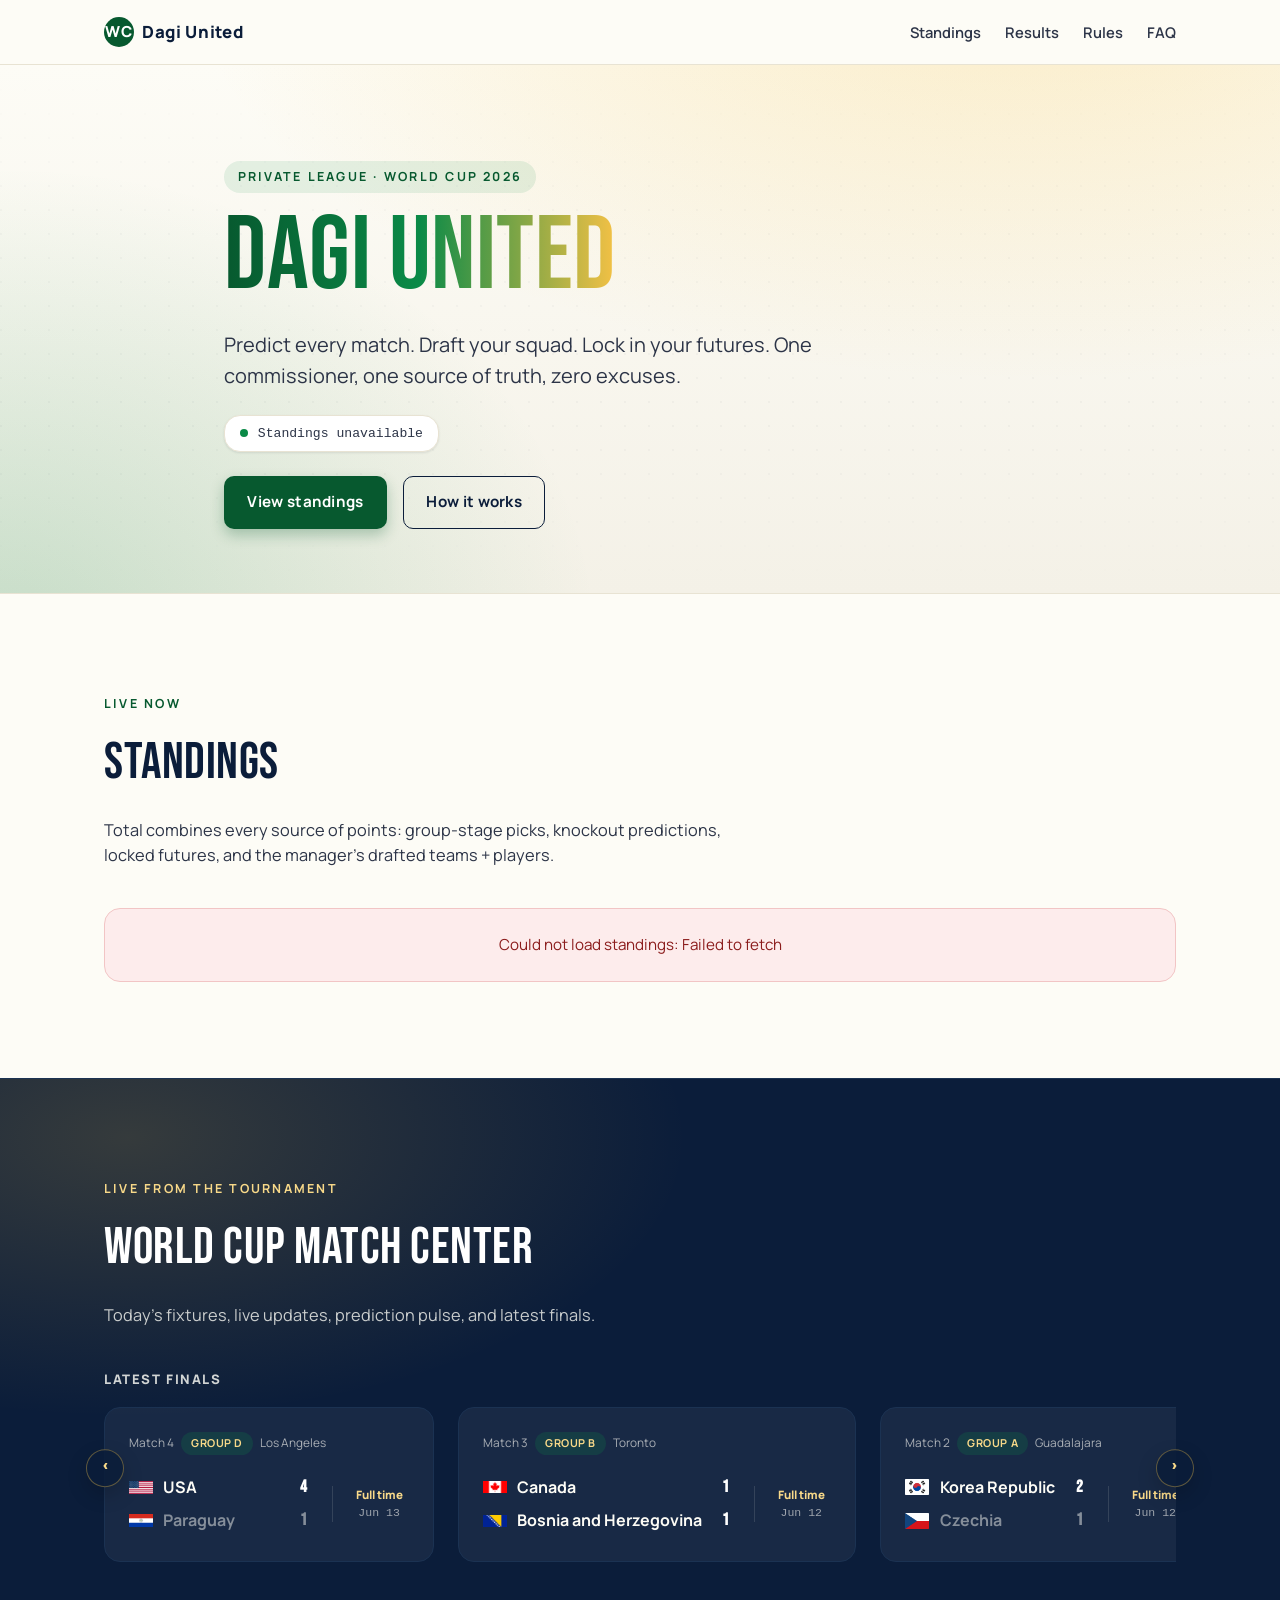
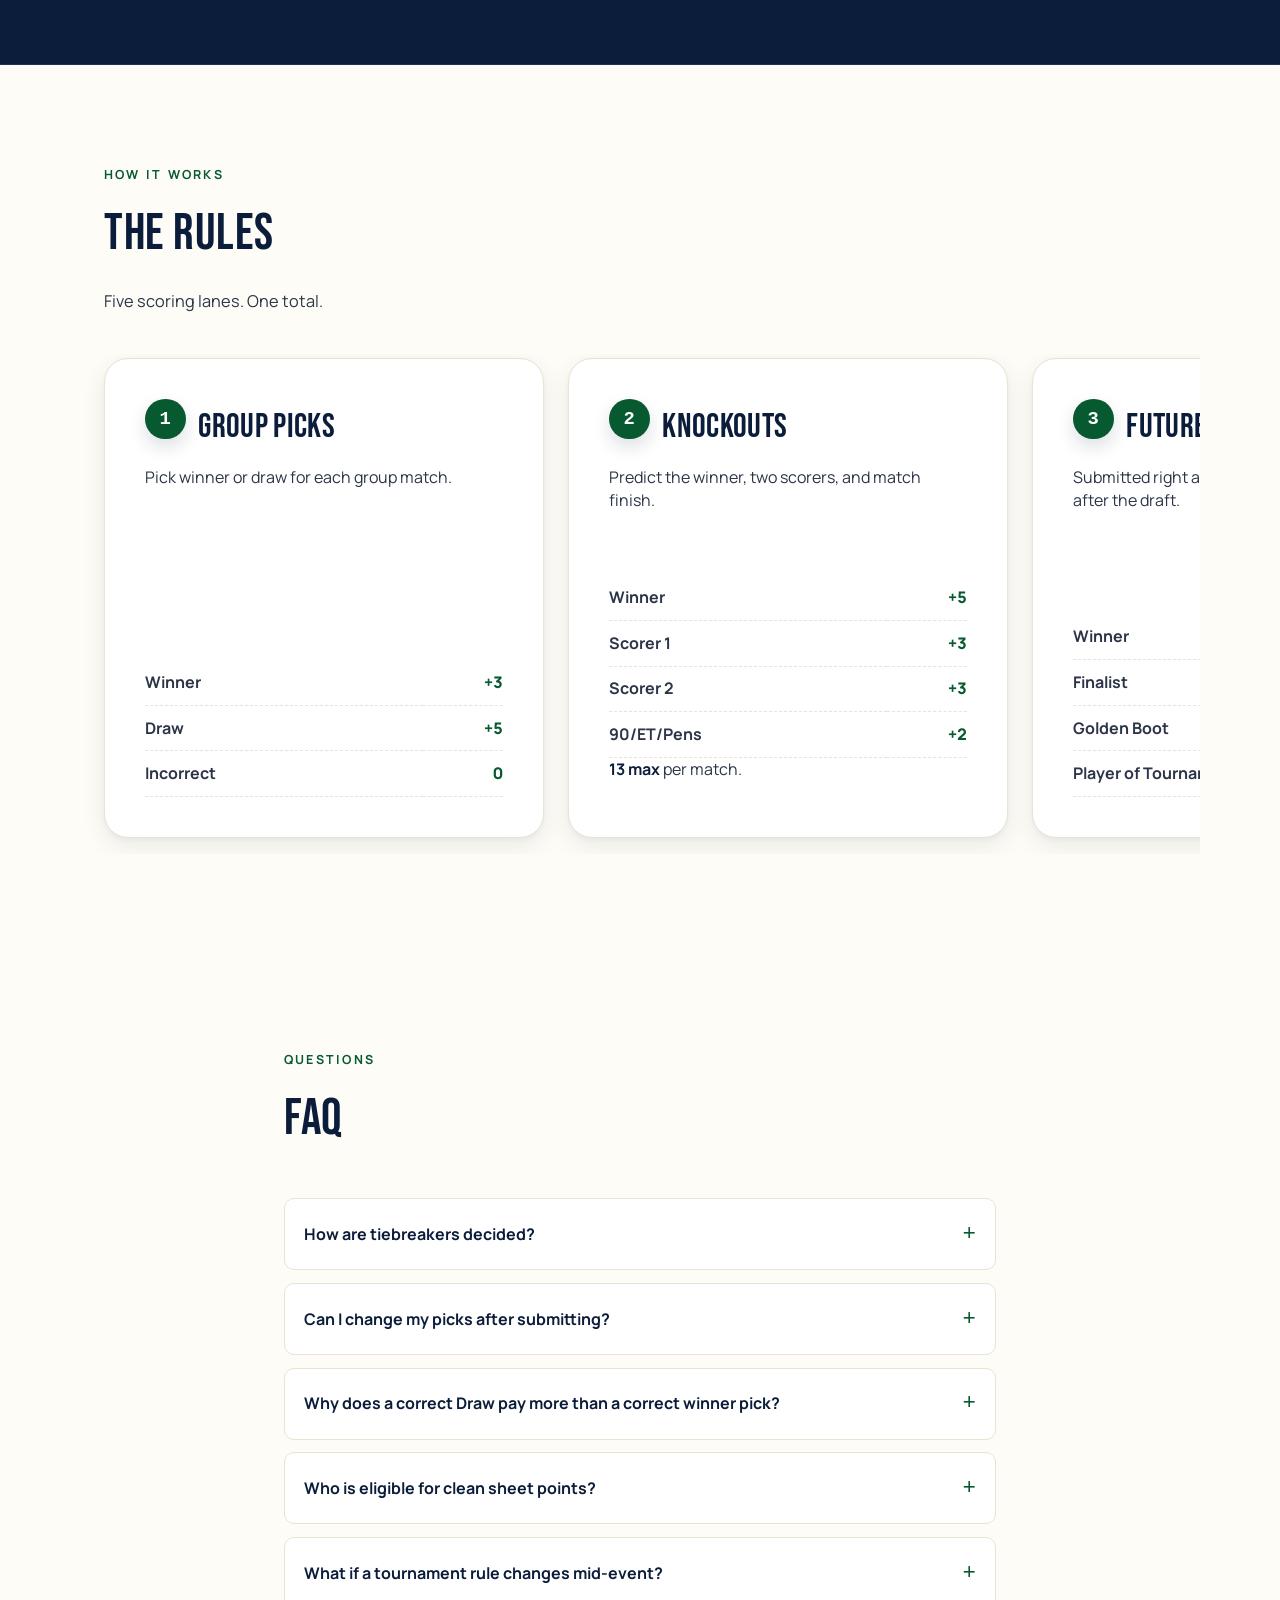
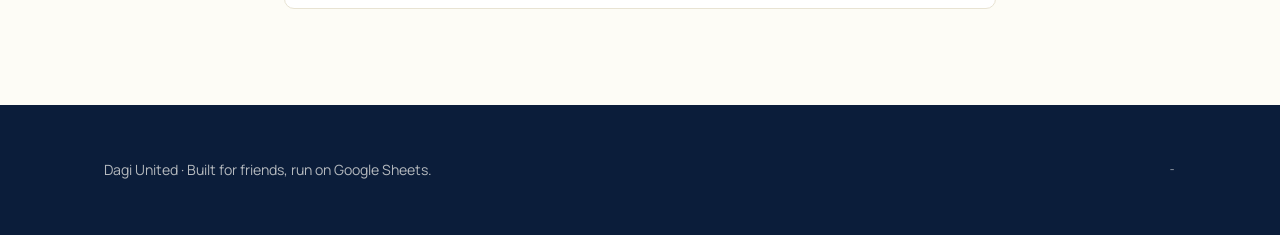
==== commit 19a8be1c: "Add match center and leaderboard movement" ====
--- a/dagi-united/index.html
+++ b/dagi-united/index.html
@@ -17,6 +17,6 @@
   <div id="app"></div>
 
   <script src="./config.js"></script>
-  <script type="module" src="../assets/js/app.js"></script>
+  <script type="module" src="../assets/js/app.js?v=match-center-ranks-20260613b"></script>
 </body>
 </html>
--- a/style.css
+++ b/style.css
@@ -220,19 +220,23 @@
 }
 .hero-meta {
   display: inline-flex;
-  align-items: center;
+  align-items: flex-start;
   gap: 0.6rem;
+  max-width: min(100%, 780px);
   padding: 0.5rem 0.95rem;
-  border-radius: 999px;
+  border-radius: var(--r-lg);
   background: var(--white);
   border: 1px solid var(--line);
   box-shadow: var(--shadow-sm);
   font-family: var(--font-mono);
   font-size: 0.82rem;
+  line-height: 1.45;
   color: var(--ink-soft);
   margin-bottom: var(--s-3);
 }
 .status-dot {
+  flex: 0 0 auto;
+  margin-top: 0.34rem;
   width: 8px;
   height: 8px;
   border-radius: 50%;
@@ -318,8 +322,7 @@
 .section-sub-light { color: rgba(253, 252, 246, 0.78); }
 
 /* ============ LEADERBOARD ============ */
-.board-status,
-.results-status {
+.board-status {
   padding: var(--s-3);
   text-align: center;
   color: var(--ink-mute);
@@ -327,12 +330,7 @@
   border-radius: var(--r-lg);
   font-size: 0.95rem;
 }
-.section-dark .results-status {
-  background: rgba(255, 255, 255, 0.06);
-  color: rgba(253, 252, 246, 0.78);
-}
-.board-status.error,
-.results-status.error {
+.board-status.error {
   background: #fdecec;
   color: #8b1c1c;
   border: 1px solid #f2c5c5;
@@ -409,166 +407,112 @@
 .rank-1 .rank-medal { background: var(--gold-500); color: var(--navy-900); box-shadow: 0 0 0 3px rgba(244, 193, 69, 0.25); }
 .rank-2 .rank-medal { background: #d6d6d6; }
 .rank-3 .rank-medal { background: #d99d6a; color: var(--white); }
-
-/* ============ RESULTS GRID ============ */
-.results-grid {
-  display: grid;
-  grid-template-columns: repeat(auto-fill, minmax(280px, 1fr));
-  gap: var(--s-3);
-}
-.results-empty {
-  text-align: center;
-  color: rgba(253, 252, 246, 0.6);
-  font-style: italic;
-}
-
-.match-card {
-  background: rgba(255, 255, 255, 0.04);
-  border: 1px solid rgba(255, 255, 255, 0.10);
-  border-radius: var(--r-lg);
-  padding: var(--s-3);
-  transition: transform .15s ease, background .15s ease, border-color .15s ease;
-}
-.match-card:hover {
-  transform: translateY(-2px);
-  background: rgba(255, 255, 255, 0.06);
-  border-color: rgba(244, 193, 69, 0.40);
-}
-.match-head {
-  display: flex;
-  justify-content: space-between;
-  align-items: center;
-  margin-bottom: var(--s-2);
-  font-size: 0.78rem;
-  color: rgba(253, 252, 246, 0.62);
-}
-.match-stage {
+.rank-change {
   display: inline-block;
-  background: rgba(244, 193, 69, 0.18);
-  color: var(--gold-300);
-  border-radius: 999px;
-  padding: 0.2rem 0.7rem;
-  font-weight: 700;
-  letter-spacing: 0.05em;
-  text-transform: uppercase;
-  font-size: 0.7rem;
-}
-.match-date { font-family: var(--font-mono); }
-
-.match-teams {
-  display: grid;
-  grid-template-columns: 1fr auto 1fr;
-  align-items: center;
-  gap: 0.6rem;
-  margin: var(--s-2) 0;
-}
-.match-team {
-  font-weight: 700;
-  font-size: 1.02rem;
-  color: rgba(253, 252, 246, 0.9);
-  text-align: center;
-  padding: 0.4rem;
-  border-radius: var(--r-sm);
-}
-.match-team.is-winner {
-  background: var(--accent-soft-strong);
-  color: var(--white);
-  box-shadow: inset 0 0 0 1px var(--accent-ring);
-}
-.match-team.is-draw {
-  background: rgba(244, 193, 69, 0.15);
-  color: var(--gold-300);
-}
-.match-vs {
+  margin-top: 0.35rem;
   font-family: var(--font-mono);
-  font-size: 0.75rem;
-  color: rgba(253, 252, 246, 0.5);
-  letter-spacing: 0.1em;
-}
-.match-foot {
-  display: flex;
-  justify-content: space-between;
-  align-items: center;
-  border-top: 1px solid rgba(255, 255, 255, 0.08);
-  padding-top: var(--s-2);
-  margin-top: var(--s-2);
-  font-size: 0.82rem;
-  color: rgba(253, 252, 246, 0.7);
-}
-.match-stat strong {
-  color: var(--gold-300);
-  font-variant-numeric: tabular-nums;
-  font-weight: 700;
-}
-.match-length {
-  display: inline-block;
-  padding: 0.15rem 0.55rem;
-  border-radius: 999px;
-  background: rgba(253, 252, 246, 0.08);
-  font-family: var(--font-mono);
-  font-size: 0.74rem;
-  color: var(--gold-300);
-}
+  font-size: 0.68rem;
+  font-weight: 800;
+  line-height: 1;
+}
+.rank-change.is-up { color: #087f5b; }
+.rank-change.is-down { color: #c92a2a; }
 
 /* ============ RULES ============ */
 .rules-grid {
-  display: grid;
-  grid-template-columns: repeat(auto-fit, minmax(280px, 1fr));
+  display: flex;
   gap: var(--s-3);
+  overflow-x: auto;
+  scroll-snap-type: x mandatory;
+  scroll-padding-inline: var(--s-3);
+  -webkit-overflow-scrolling: touch;
+  scrollbar-width: thin;
+  padding: 0.2rem var(--s-3) var(--s-2);
+  margin-inline: calc(var(--s-3) * -1);
+}
+.rules-grid::-webkit-scrollbar {
+  height: 0.65rem;
+}
+.rules-grid::-webkit-scrollbar-thumb {
+  background: var(--line);
+  border-radius: 999px;
 }
 .rule-card {
+  flex: 0 0 min(82vw, 420px);
+  min-height: 390px;
+  scroll-snap-align: start;
+  display: flex;
+  flex-direction: column;
   background: var(--white);
   border: 1px solid var(--line);
-  border-radius: var(--r-lg);
-  padding: var(--s-3);
-  box-shadow: var(--shadow-sm);
+  border-radius: var(--r-xl);
+  padding: var(--s-4);
+  box-shadow: var(--shadow-md);
   transition: transform .15s, box-shadow .15s;
 }
 .rule-card:hover {
-  transform: translateY(-2px);
-  box-shadow: var(--shadow-md);
+  transform: translateY(-3px);
+  box-shadow: var(--shadow-lg);
 }
 .rule-tag {
-  display: inline-block;
+  display: inline-grid;
+  place-items: center;
   background: var(--accent-700);
   color: var(--white);
-  padding: 0.18rem 0.55rem;
-  border-radius: 999px;
-  font-size: 0.7rem;
-  font-weight: 700;
-  letter-spacing: 0.08em;
+  min-width: 2.55rem;
+  height: 2.55rem;
+  padding: 0 0.75rem;
+  border-radius: 1.3rem;
+  font-family: var(--font-mono);
+  font-size: 0.95rem;
+  font-weight: 900;
+  letter-spacing: 0.02em;
   text-transform: uppercase;
-  margin-right: 0.55rem;
+  margin: 0 0.45rem 0.65rem 0;
   vertical-align: middle;
+  box-shadow: 0 8px 18px rgba(11, 29, 58, 0.14);
+}
+.rule-tag-number {
+  border-radius: 50%;
+  padding: 0;
+  font-size: 1.18rem;
+}
+.rule-tag-draft {
+  min-width: 5.8rem;
+  height: 2.65rem;
+  background: var(--navy-900);
+  font-size: 0.86rem;
+  letter-spacing: 0.1em;
 }
 .rule-title {
   font-family: var(--font-display);
   font-weight: 400;
-  font-size: 1.55rem;
+  font-size: 2.15rem;
   color: var(--navy-900);
   margin: 0 0 var(--s-2);
   letter-spacing: 0.01em;
-  line-height: 1.1;
+  line-height: 0.98;
 }
 .rule-card p {
   color: var(--ink-soft);
   margin: 0 0 var(--s-2);
-  font-size: 0.95rem;
+  font-size: 1rem;
+  line-height: 1.45;
 }
 .rule-table {
   width: 100%;
   border-collapse: collapse;
-  font-size: 0.9rem;
-  margin-top: var(--s-2);
+  font-size: 1rem;
+  margin-top: auto;
 }
 .rule-table th,
 .rule-table td {
   text-align: left;
-  padding: 0.45rem 0;
+  padding: 0.62rem 0;
   border-bottom: 1px dashed var(--line);
 }
 .rule-table th {
-  font-weight: 500;
+  font-weight: 700;
   color: var(--ink-soft);
 }
 .rule-table td {
@@ -576,7 +520,7 @@
   font-weight: 800;
   font-variant-numeric: tabular-nums;
   color: var(--accent-700);
-  width: 4rem;
+  width: 5rem;
 }
 .rule-foot {
   margin: var(--s-2) 0 0;
@@ -584,6 +528,27 @@
   font-size: 0.85rem;
 }
 .rule-foot strong { color: var(--navy-900); }
+
+@media (min-width: 960px) {
+  .rule-card {
+    flex-basis: 440px;
+  }
+}
+
+@media (max-width: 520px) {
+  .rule-card {
+    flex-basis: 86vw;
+    min-height: 360px;
+    padding: var(--s-3);
+  }
+  .rule-title {
+    font-size: 1.85rem;
+  }
+  .rule-table,
+  .rule-card p {
+    font-size: 0.95rem;
+  }
+}
 
 /* ============ FAQ ============ */
 .faq {
@@ -660,3 +625,234 @@
   .hero-title { letter-spacing: 0; }
   .footer-inner { flex-direction: column; align-items: flex-start; }
 }
+
+/* === WC Results Strip === */
+.wc-strip {
+  position: relative;
+}
+
+.wc-strip-shell {
+  position: relative;
+  margin-top: var(--s-3);
+}
+.wc-strip-shell + .wc-strip-shell {
+  margin-top: var(--s-4);
+}
+.wc-rail-title {
+  margin: 0 0 var(--s-2);
+  color: rgba(253, 252, 246, 0.82);
+  font-size: 0.82rem;
+  font-weight: 800;
+  letter-spacing: 0.12em;
+  text-transform: uppercase;
+}
+
+.wc-strip-track {
+  display: flex;
+  gap: var(--s-3);
+  overflow-x: auto;
+  scroll-snap-type: x mandatory;
+  scroll-behavior: smooth;
+  -webkit-overflow-scrolling: touch;
+  scrollbar-width: none;
+  padding: 0.15rem 0 0.35rem;
+}
+.wc-strip-track::-webkit-scrollbar {
+  display: none;
+}
+
+.wc-card {
+  flex: 0 0 min(82vw, 330px);
+  scroll-snap-align: start;
+  background: rgba(253, 252, 246, 0.055);
+  border: 1px solid var(--line-dark);
+  border-radius: var(--r-lg);
+  padding: var(--s-3);
+  color: var(--paper);
+  transition: transform .15s ease, background .15s ease, border-color .15s ease;
+}
+.wc-card:hover {
+  transform: translateY(-2px);
+  background: rgba(253, 252, 246, 0.075);
+  border-color: rgba(244, 193, 69, 0.42);
+}
+
+.wc-top {
+  display: flex;
+  align-items: center;
+  gap: 0.45rem;
+  flex-wrap: wrap;
+  margin-bottom: var(--s-2);
+  font-size: 0.74rem;
+  color: rgba(253, 252, 246, 0.64);
+}
+.wc-card .wc-chip {
+  max-width: 100%;
+}
+.wc-chip {
+  display: inline-block;
+  background: var(--accent-soft-strong);
+  color: var(--gold-300);
+  border-radius: 999px;
+  padding: 0.18rem 0.62rem;
+  font-weight: 700;
+  letter-spacing: 0.05em;
+  text-transform: uppercase;
+  font-size: 0.68rem;
+}
+.wc-spacer {
+  margin-inline-start: auto;
+}
+.wc-mid {
+  display: flex;
+  align-items: center;
+  gap: var(--s-2);
+}
+.wc-teams {
+  flex: 1;
+  min-width: 0;
+}
+.wc-row {
+  display: flex;
+  align-items: center;
+  gap: 0.65rem;
+  padding: 0.2rem 0;
+}
+.wc-row.loser {
+  color: rgba(253, 252, 246, 0.48);
+}
+.wc-flag {
+  width: 24px;
+  height: 18px;
+  object-fit: contain;
+  flex: none;
+  border-radius: 2px;
+}
+.wc-row .nm {
+  flex: 1;
+  min-width: 0;
+  overflow: hidden;
+  text-overflow: ellipsis;
+  white-space: nowrap;
+  font-weight: 700;
+}
+.wc-row .score {
+  min-width: 1.6rem;
+  text-align: center;
+  font-family: var(--font-display);
+  font-weight: 800;
+  font-size: 1.08rem;
+  font-variant-numeric: tabular-nums;
+  color: var(--white);
+}
+.wc-row.loser .score {
+  color: rgba(253, 252, 246, 0.48);
+}
+
+.wc-when {
+  flex: none;
+  min-width: 4.8rem;
+  padding-inline-start: var(--s-2);
+  border-inline-start: 1px solid rgba(253, 252, 246, 0.12);
+  text-align: center;
+}
+.wc-when .st {
+  font-size: 0.72rem;
+  font-weight: 800;
+  color: var(--gold-300);
+}
+.wc-when .dt {
+  font-family: var(--font-mono);
+  font-size: 0.72rem;
+  color: rgba(253, 252, 246, 0.58);
+}
+
+.wc-pulse {
+  margin-top: var(--s-2);
+  padding-top: var(--s-2);
+  border-top: 1px solid rgba(253, 252, 246, 0.1);
+}
+.wc-pulse-empty {
+  color: rgba(253, 252, 246, 0.48);
+  font-size: 0.76rem;
+  font-style: italic;
+}
+.wc-pulse-label {
+  margin-bottom: 0.45rem;
+  color: rgba(253, 252, 246, 0.62);
+  font-size: 0.68rem;
+  font-weight: 800;
+  letter-spacing: 0.1em;
+  text-transform: uppercase;
+}
+.wc-pulse-bar {
+  display: flex;
+  height: 0.45rem;
+  overflow: hidden;
+  border-radius: 999px;
+  background: rgba(253, 252, 246, 0.1);
+}
+.wc-pulse-segment.home { background: var(--accent-500); }
+.wc-pulse-segment.draw { background: var(--gold-500); }
+.wc-pulse-segment.away { background: var(--navy-500); }
+.wc-pulse-split {
+  display: flex;
+  justify-content: space-between;
+  gap: 0.4rem;
+  margin-top: 0.45rem;
+  color: rgba(253, 252, 246, 0.58);
+  font-family: var(--font-mono);
+  font-size: 0.65rem;
+}
+
+.wc-empty {
+  margin: 0;
+  color: rgba(253, 252, 246, 0.6);
+  font-style: italic;
+}
+
+.wc-arrow {
+  display: none;
+  position: absolute;
+  top: 50%;
+  z-index: 2;
+  width: 2.35rem;
+  height: 2.35rem;
+  transform: translateY(-50%);
+  border: 1px solid rgba(244, 193, 69, 0.36);
+  border-radius: 999px;
+  background: rgba(11, 29, 58, 0.88);
+  color: var(--gold-300);
+  box-shadow: 0 8px 20px rgba(0, 0, 0, 0.18);
+  cursor: pointer;
+  font-family: var(--font-display);
+  font-size: 1.6rem;
+  line-height: 1;
+}
+.wc-arrow[data-dir="prev"] {
+  left: -1.1rem;
+}
+.wc-arrow[data-dir="next"] {
+  right: -1.1rem;
+}
+.wc-arrow:hover {
+  border-color: var(--gold-500);
+  color: var(--white);
+}
+
+@media (min-width: 768px) and (hover: hover) and (pointer: fine) {
+  .wc-arrow {
+    display: grid;
+    place-items: center;
+  }
+}
+
+@media (prefers-reduced-motion: reduce) {
+  .wc-strip-track {
+    scroll-behavior: auto;
+  }
+  .wc-card,
+  .wc-arrow {
+    transition: none;
+  }
+}
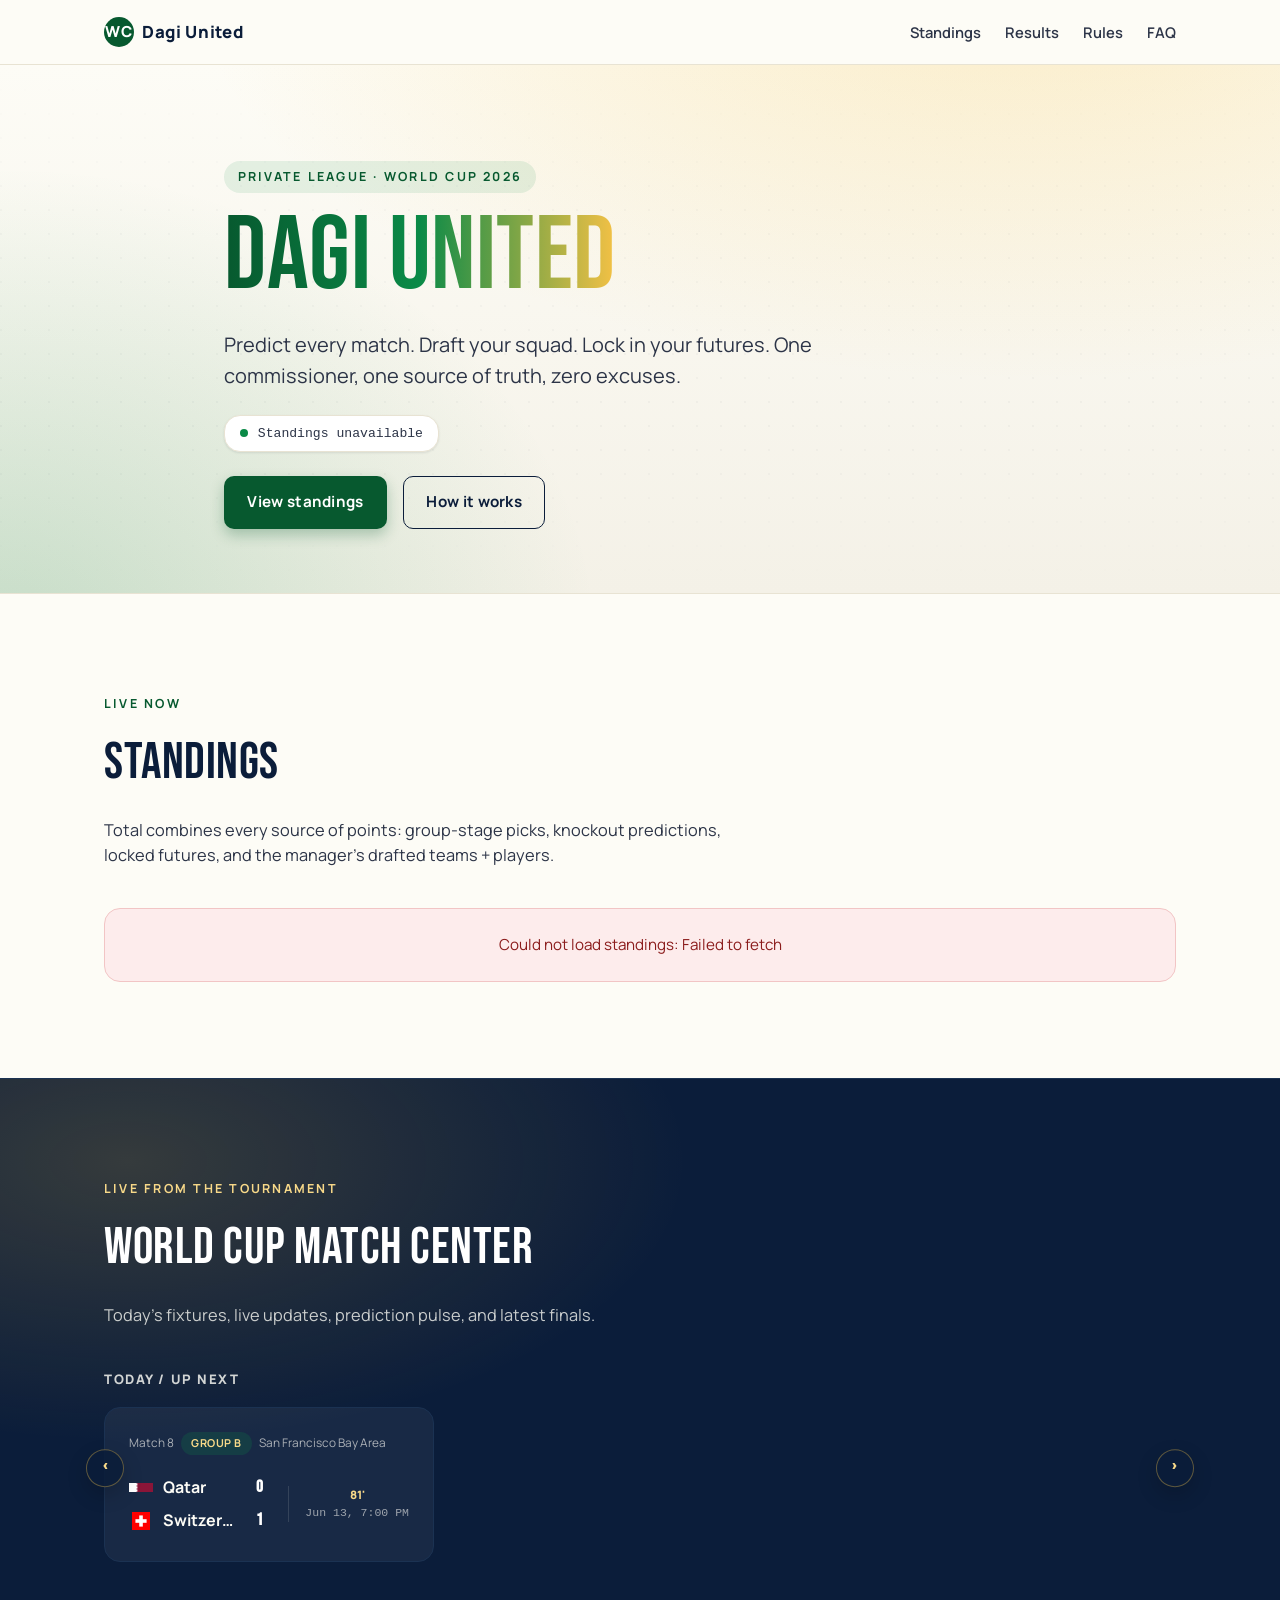
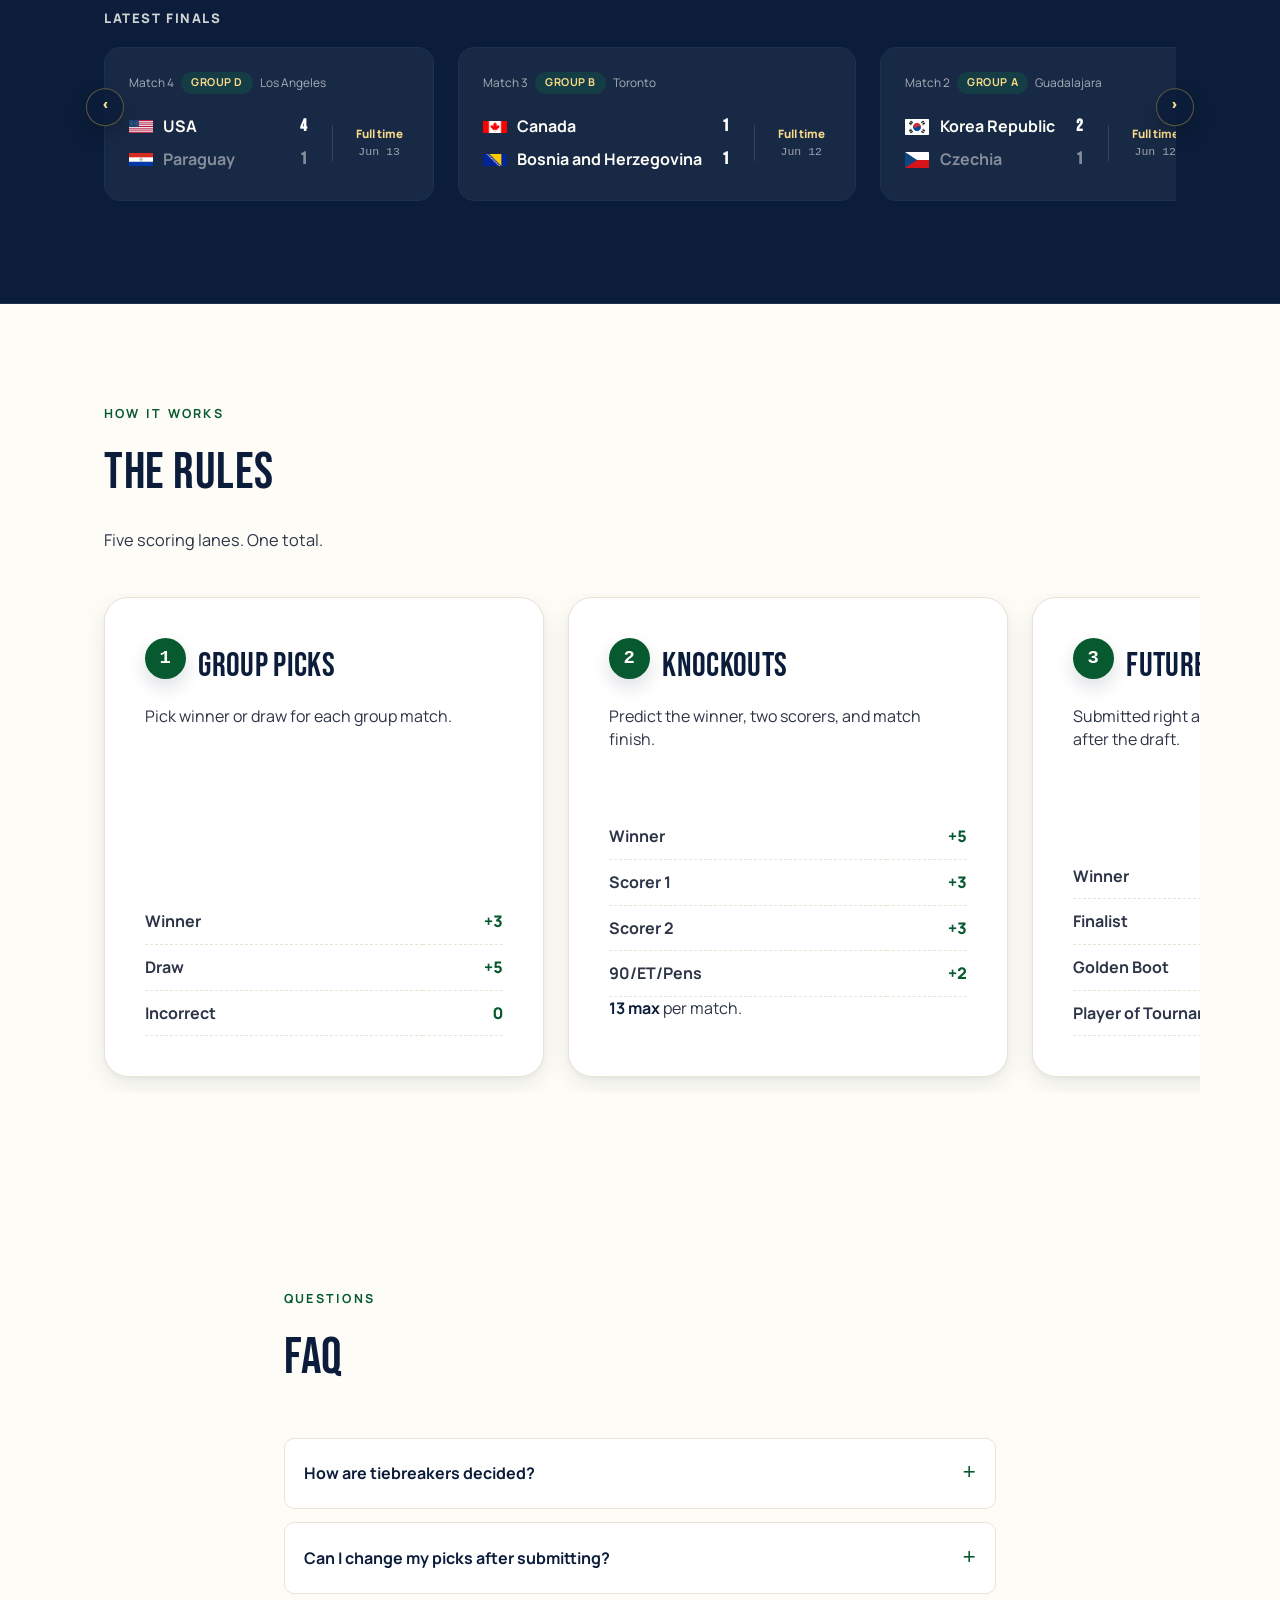
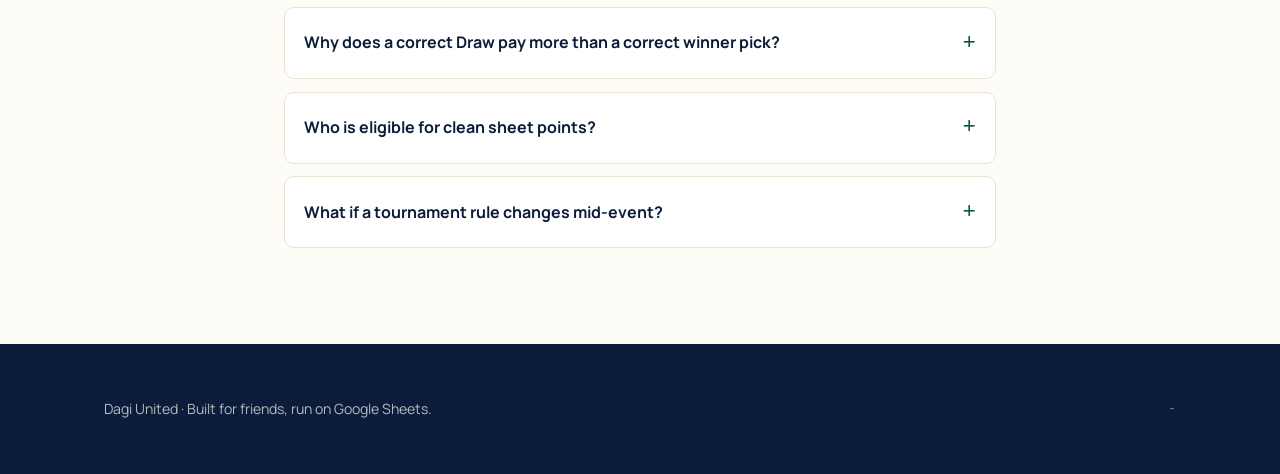
==== commit 07fe73d7: "Connect prediction pulse sheets" ====
--- a/dagi-united/index.html
+++ b/dagi-united/index.html
@@ -16,7 +16,7 @@
 <body>
   <div id="app"></div>
 
-  <script src="./config.js"></script>
-  <script type="module" src="../assets/js/app.js?v=match-center-ranks-20260613b"></script>
+  <script src="./config.js?v=prediction-pulse-20260613"></script>
+  <script type="module" src="../assets/js/app.js?v=prediction-pulse-20260613"></script>
 </body>
 </html>
--- a/style.css
+++ b/style.css
@@ -244,6 +244,12 @@
   box-shadow: 0 0 0 0 var(--accent-ring);
   animation: pulse 2.2s infinite;
 }
+.hero-status-line {
+  display: block;
+}
+.hero-status-line + .hero-status-line {
+  padding-left: 7ch;
+}
 @keyframes pulse {
   0%   { box-shadow: 0 0 0 0 var(--accent-ring); }
   70%  { box-shadow: 0 0 0 10px transparent; }
@@ -408,8 +414,9 @@
 .rank-2 .rank-medal { background: #d6d6d6; }
 .rank-3 .rank-medal { background: #d99d6a; color: var(--white); }
 .rank-change {
-  display: inline-block;
-  margin-top: 0.35rem;
+  display: block;
+  width: max-content;
+  margin: 0.35rem auto 0;
   font-family: var(--font-mono);
   font-size: 0.68rem;
   font-weight: 800;
@@ -417,6 +424,7 @@
 }
 .rank-change.is-up { color: #087f5b; }
 .rank-change.is-down { color: #c92a2a; }
+.rank-change.is-flat { color: var(--ink-mute); }
 
 /* ============ RULES ============ */
 .rules-grid {
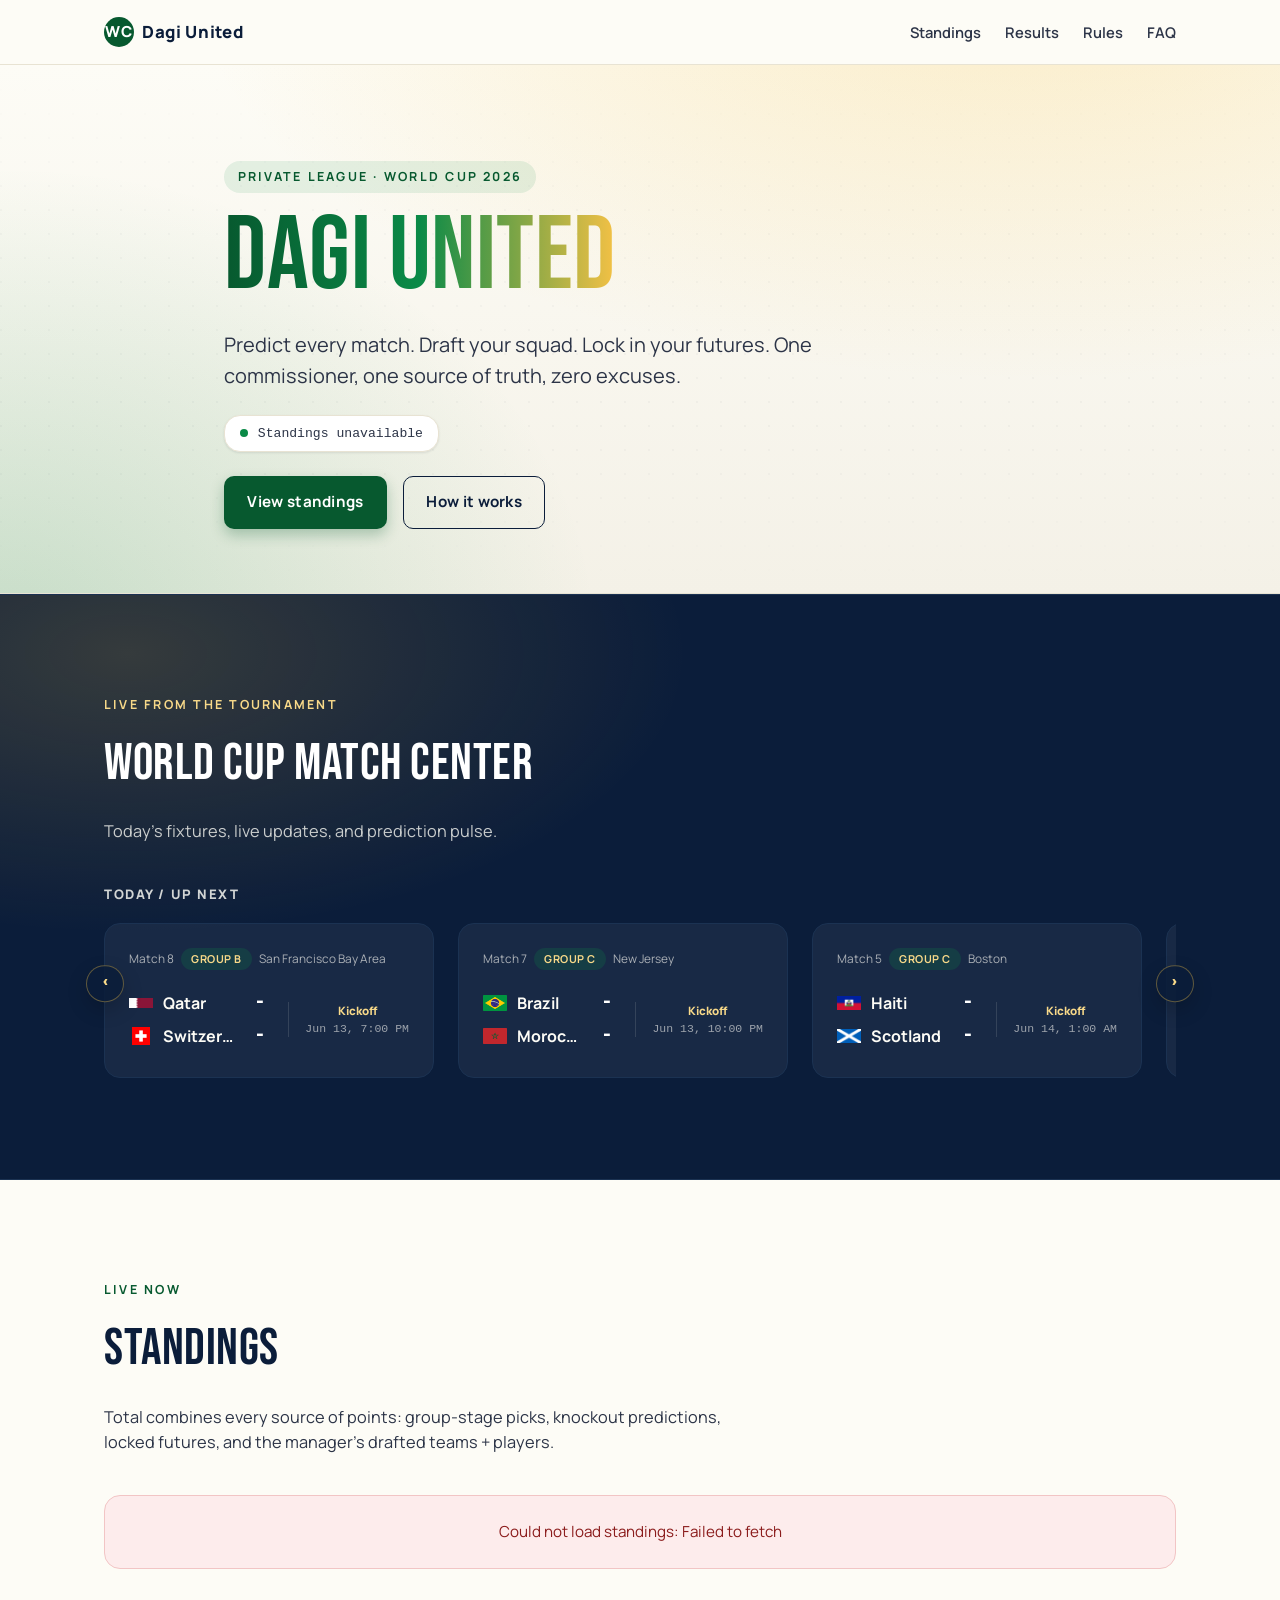
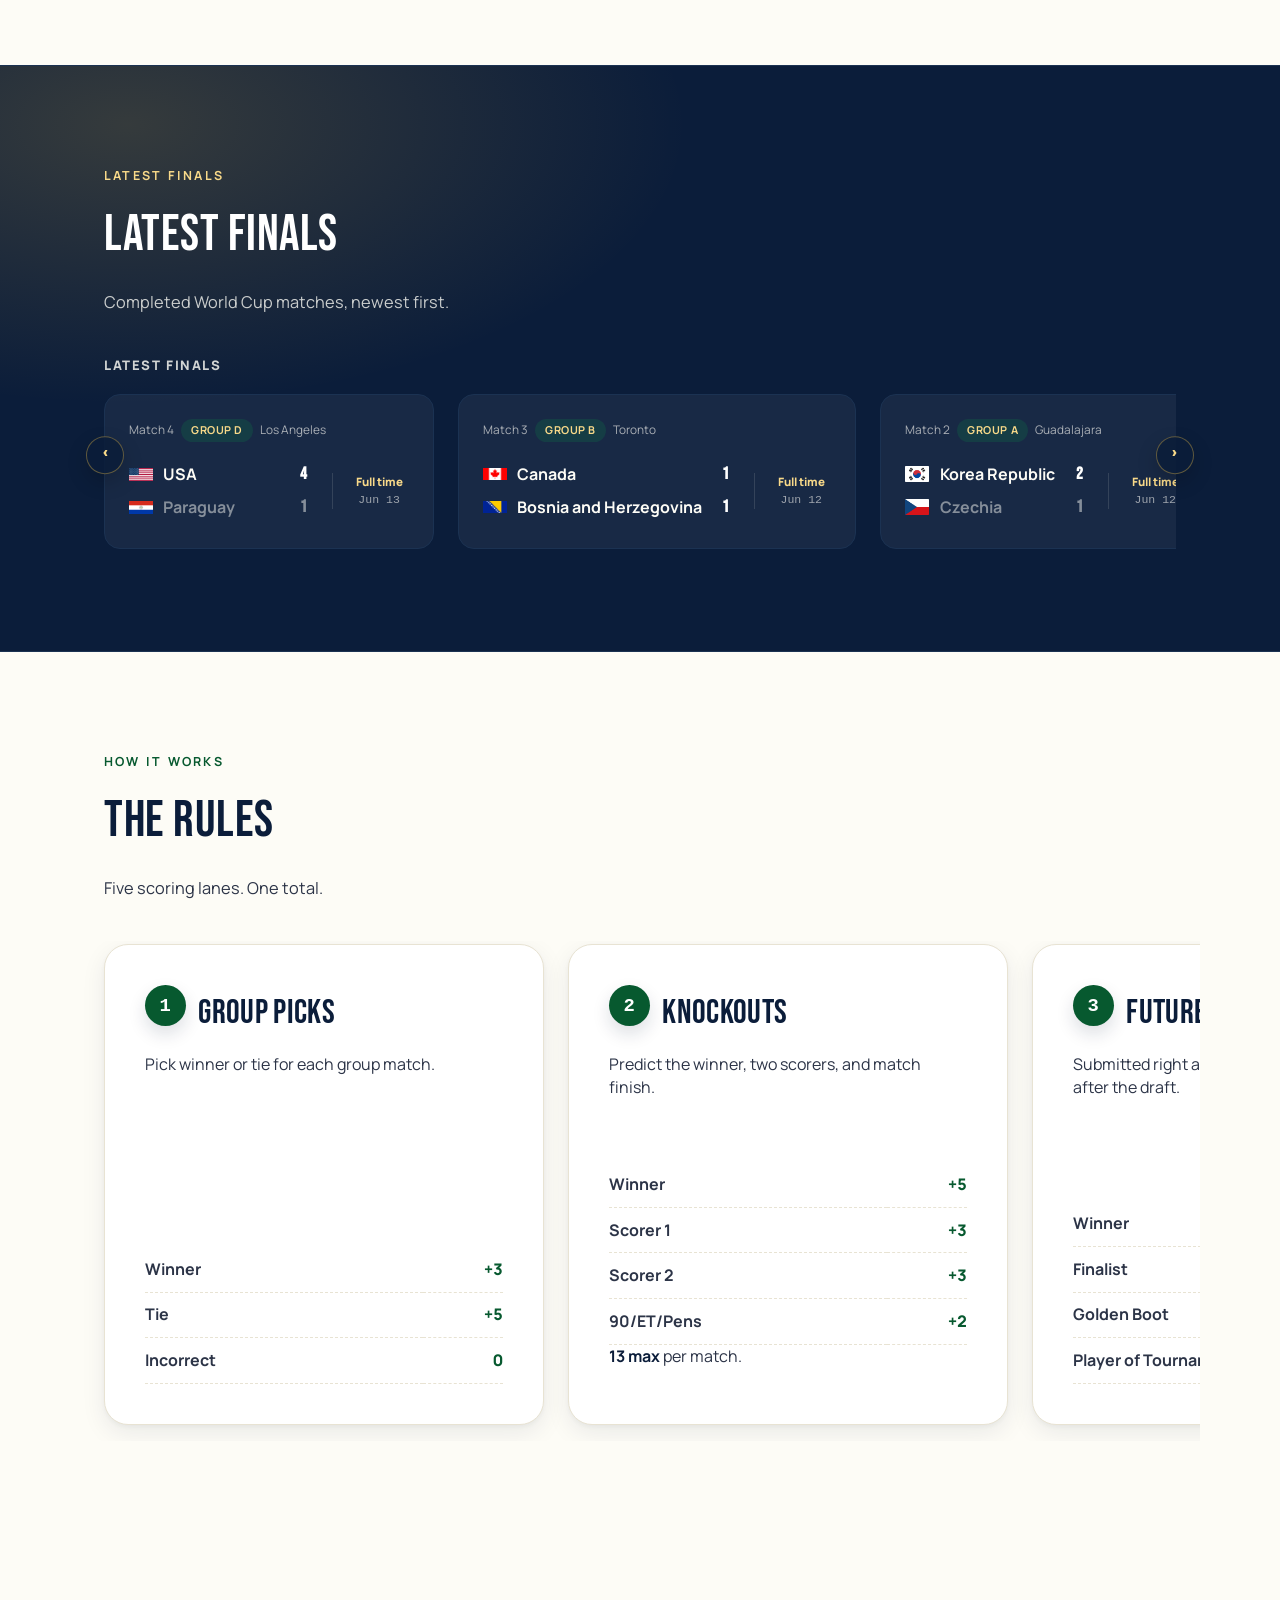
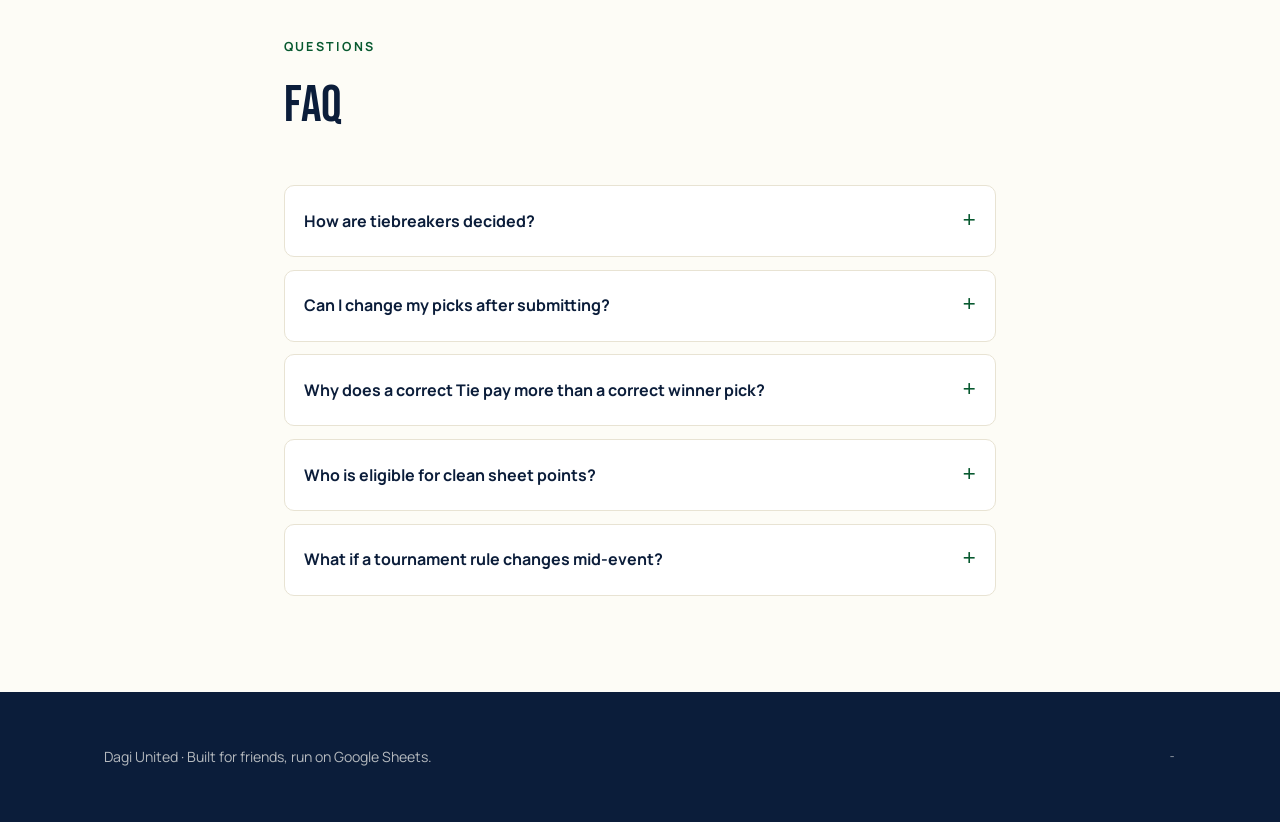
==== commit 86112183: "Restructure prediction pulse match center" ====
--- a/dagi-united/index.html
+++ b/dagi-united/index.html
@@ -11,12 +11,12 @@
   <link rel="preconnect" href="https://fonts.gstatic.com" crossorigin />
   <link rel="stylesheet"
         href="https://fonts.googleapis.com/css2?family=Manrope:wght@400;600;700;800&family=Bebas+Neue&display=swap" />
-  <link rel="stylesheet" href="../style.css" />
+  <link rel="stylesheet" href="../style.css?v=pulse-reorder-20260613f" />
 </head>
 <body>
   <div id="app"></div>
 
-  <script src="./config.js?v=prediction-pulse-20260613"></script>
-  <script type="module" src="../assets/js/app.js?v=prediction-pulse-20260613"></script>
+  <script src="./config.js?v=pulse-reorder-20260613f"></script>
+  <script type="module" src="../assets/js/app.js?v=pulse-reorder-20260613f"></script>
 </body>
 </html>
--- a/style.css
+++ b/style.css
@@ -801,7 +801,7 @@
   background: rgba(253, 252, 246, 0.1);
 }
 .wc-pulse-segment.home { background: var(--accent-500); }
-.wc-pulse-segment.draw { background: var(--gold-500); }
+.wc-pulse-segment.tie { background: var(--gold-500); }
 .wc-pulse-segment.away { background: var(--navy-500); }
 .wc-pulse-split {
   display: flex;
@@ -811,6 +811,32 @@
   color: rgba(253, 252, 246, 0.58);
   font-family: var(--font-mono);
   font-size: 0.65rem;
+}
+.wc-pulse-managers {
+  display: grid;
+  gap: 0.45rem;
+  margin-top: var(--s-2);
+  padding-top: var(--s-2);
+  border-top: 1px solid rgba(253, 252, 246, 0.08);
+}
+.wc-pulse-manager-row {
+  display: grid;
+  grid-template-columns: minmax(4.8rem, 0.38fr) 1fr;
+  gap: 0.55rem;
+  align-items: start;
+}
+.wc-pulse-manager-label {
+  color: var(--gold-300);
+  font-size: 0.68rem;
+  font-weight: 800;
+  overflow: hidden;
+  text-overflow: ellipsis;
+  white-space: nowrap;
+}
+.wc-pulse-manager-names {
+  color: rgba(253, 252, 246, 0.72);
+  font-size: 0.7rem;
+  line-height: 1.25;
 }
 
 .wc-empty {
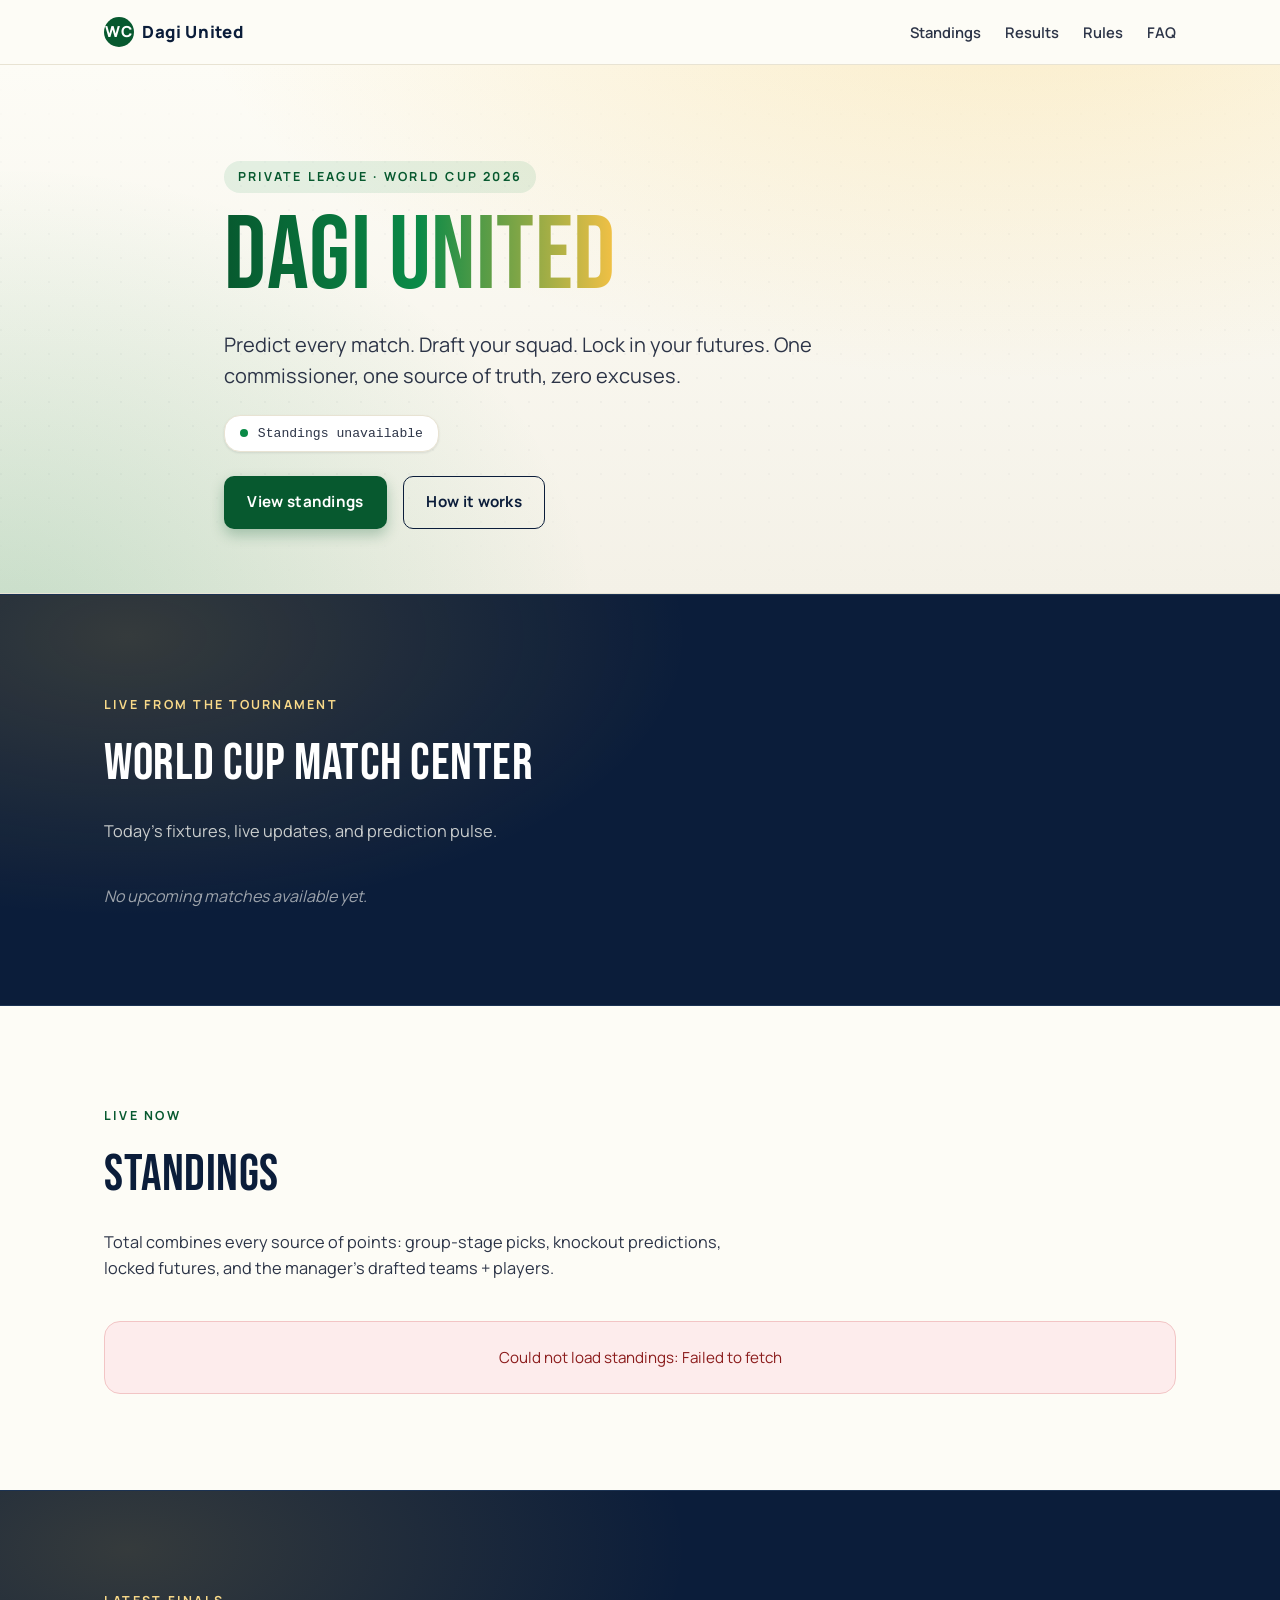
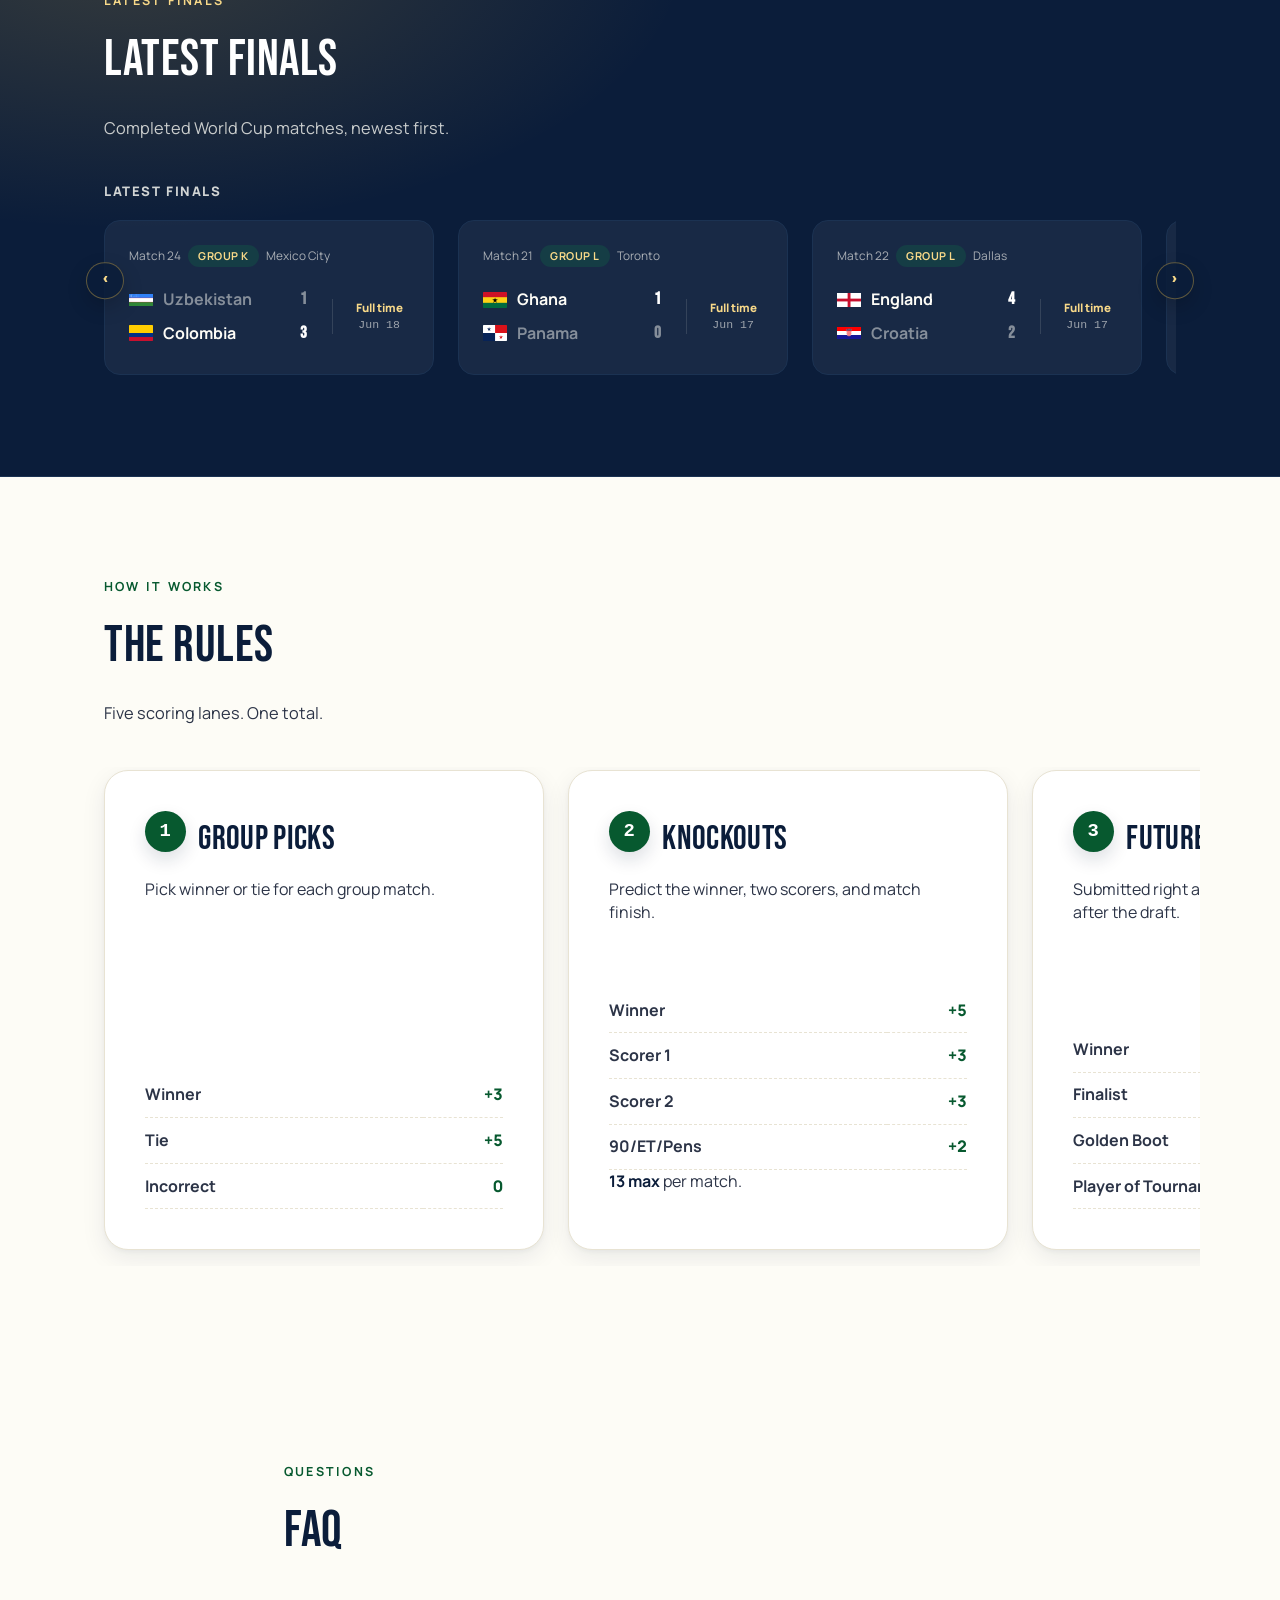
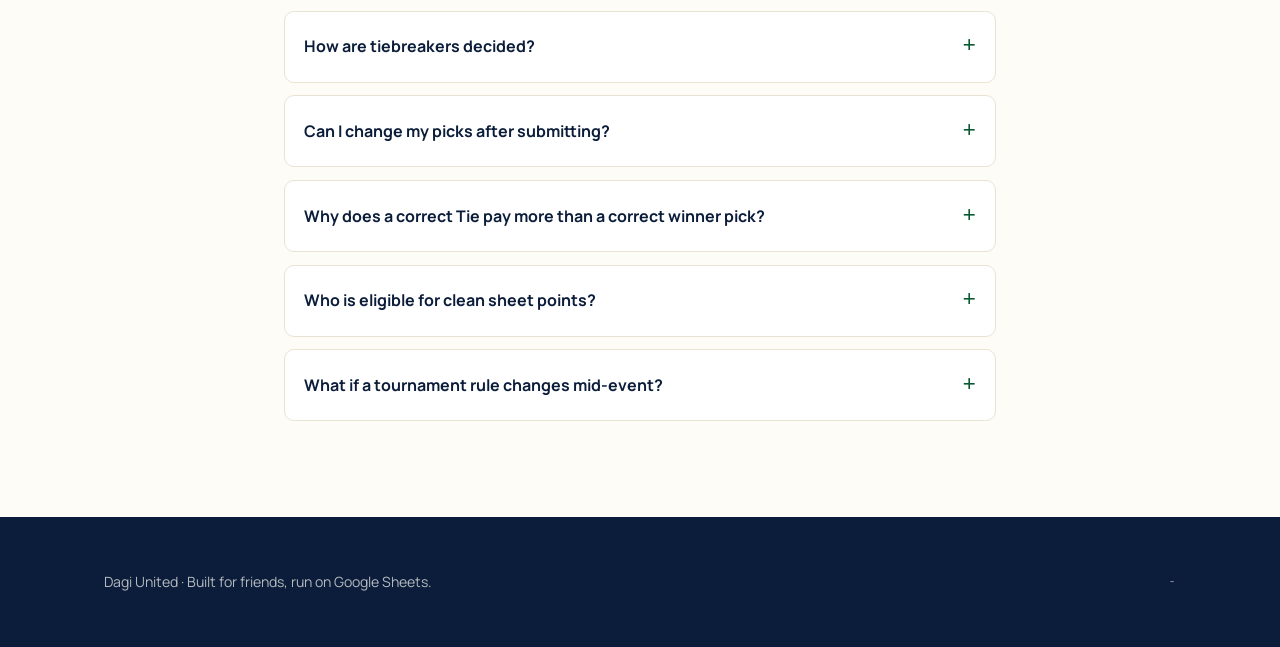
==== commit 6debc483: "Add Squad prediction submission MVP" ====
--- a/dagi-united/index.html
+++ b/dagi-united/index.html
@@ -11,12 +11,12 @@
   <link rel="preconnect" href="https://fonts.gstatic.com" crossorigin />
   <link rel="stylesheet"
         href="https://fonts.googleapis.com/css2?family=Manrope:wght@400;600;700;800&family=Bebas+Neue&display=swap" />
-  <link rel="stylesheet" href="../style.css?v=pulse-reorder-20260613f" />
+  <link rel="stylesheet" href="../style.css?v=prediction-api-20260618a" />
 </head>
 <body>
   <div id="app"></div>
 
   <script src="./config.js?v=pulse-reorder-20260613f"></script>
-  <script type="module" src="../assets/js/app.js?v=pulse-reorder-20260613f"></script>
+  <script type="module" src="../assets/js/app.js?v=prediction-api-20260618b"></script>
 </body>
 </html>
--- a/style.css
+++ b/style.css
@@ -775,6 +775,146 @@
   color: rgba(253, 252, 246, 0.58);
 }
 
+.wc-auth-panel,
+.wc-pick-panel {
+  display: grid;
+  gap: 0.72rem;
+  margin-top: var(--s-2);
+  padding-top: var(--s-2);
+  border-top: 1px solid rgba(253, 252, 246, 0.1);
+}
+.wc-auth-panel {
+  margin: 0 0 var(--s-3);
+  padding: var(--s-3);
+  border: 1px solid rgba(244, 193, 69, 0.2);
+  border-radius: var(--r-lg);
+  background: rgba(253, 252, 246, 0.055);
+  color: var(--paper);
+}
+.wc-auth-summary {
+  display: grid;
+  gap: 0.1rem;
+}
+.wc-auth-kicker {
+  color: var(--gold-300);
+  font-size: 0.68rem;
+  font-weight: 800;
+  letter-spacing: 0.12em;
+  text-transform: uppercase;
+}
+.wc-auth-summary strong {
+  color: var(--white);
+  font-size: 0.95rem;
+}
+.wc-auth-controls {
+  display: grid;
+  grid-template-columns: minmax(0, 1fr) 6rem auto;
+  gap: 0.5rem;
+}
+.wc-auth-button {
+  min-height: 2.42rem;
+  border: 1px solid rgba(244, 193, 69, 0.34);
+  border-radius: var(--r-sm);
+  background: var(--gold-500);
+  color: var(--navy-900);
+  cursor: pointer;
+  font: inherit;
+  font-size: 0.78rem;
+  font-weight: 900;
+  padding: 0.5rem 0.8rem;
+}
+.wc-auth-button:hover,
+.wc-auth-button:focus-visible {
+  background: var(--gold-300);
+}
+.wc-auth-button:disabled {
+  cursor: not-allowed;
+  opacity: 0.58;
+}
+.wc-pick-countdown {
+  width: max-content;
+  max-width: 100%;
+  padding: 0.18rem 0.55rem;
+  border-radius: 999px;
+  background: rgba(244, 193, 69, 0.14);
+  color: var(--gold-300);
+  font-family: var(--font-mono);
+  font-size: 0.68rem;
+  font-weight: 800;
+}
+.wc-pick-input {
+  width: 100%;
+  min-width: 0;
+  border: 1px solid rgba(253, 252, 246, 0.16);
+  border-radius: var(--r-sm);
+  background: rgba(253, 252, 246, 0.08);
+  color: var(--white);
+  padding: 0.58rem 0.66rem;
+  font: inherit;
+  font-size: 0.78rem;
+  outline: none;
+}
+.wc-pick-input::placeholder {
+  color: rgba(253, 252, 246, 0.48);
+}
+.wc-pick-input:focus {
+  border-color: rgba(244, 193, 69, 0.62);
+  box-shadow: 0 0 0 3px rgba(244, 193, 69, 0.12);
+}
+.wc-pick-options {
+  display: grid;
+  grid-template-columns: repeat(3, minmax(0, 1fr));
+  gap: 0.45rem;
+}
+.wc-pick-button {
+  min-height: 2.25rem;
+  border: 1px solid rgba(244, 193, 69, 0.26);
+  border-radius: var(--r-sm);
+  background: rgba(253, 252, 246, 0.08);
+  color: var(--paper);
+  cursor: pointer;
+  font: inherit;
+  font-size: 0.72rem;
+  font-weight: 800;
+  line-height: 1.15;
+  padding: 0.45rem 0.38rem;
+}
+.wc-pick-button:hover,
+.wc-pick-button:focus-visible {
+  background: rgba(244, 193, 69, 0.18);
+  border-color: rgba(244, 193, 69, 0.62);
+}
+.wc-pick-status {
+  min-height: 1.05rem;
+  color: rgba(253, 252, 246, 0.56);
+  font-size: 0.68rem;
+  line-height: 1.35;
+}
+.wc-pick-status.is-error {
+  color: #ffb4b4;
+}
+.wc-pick-panel.is-locked {
+  opacity: 0.78;
+}
+.wc-pick-panel.is-locked .wc-pick-countdown {
+  background: rgba(253, 252, 246, 0.08);
+  color: rgba(253, 252, 246, 0.58);
+}
+.wc-pick-input:disabled,
+.wc-pick-button:disabled {
+  cursor: not-allowed;
+  opacity: 0.52;
+}
+
+@media (max-width: 560px) {
+  .wc-auth-controls {
+    grid-template-columns: minmax(0, 1fr) 5.7rem;
+  }
+  .wc-auth-button {
+    grid-column: 1 / -1;
+  }
+}
+
 .wc-pulse {
   margin-top: var(--s-2);
   padding-top: var(--s-2);
